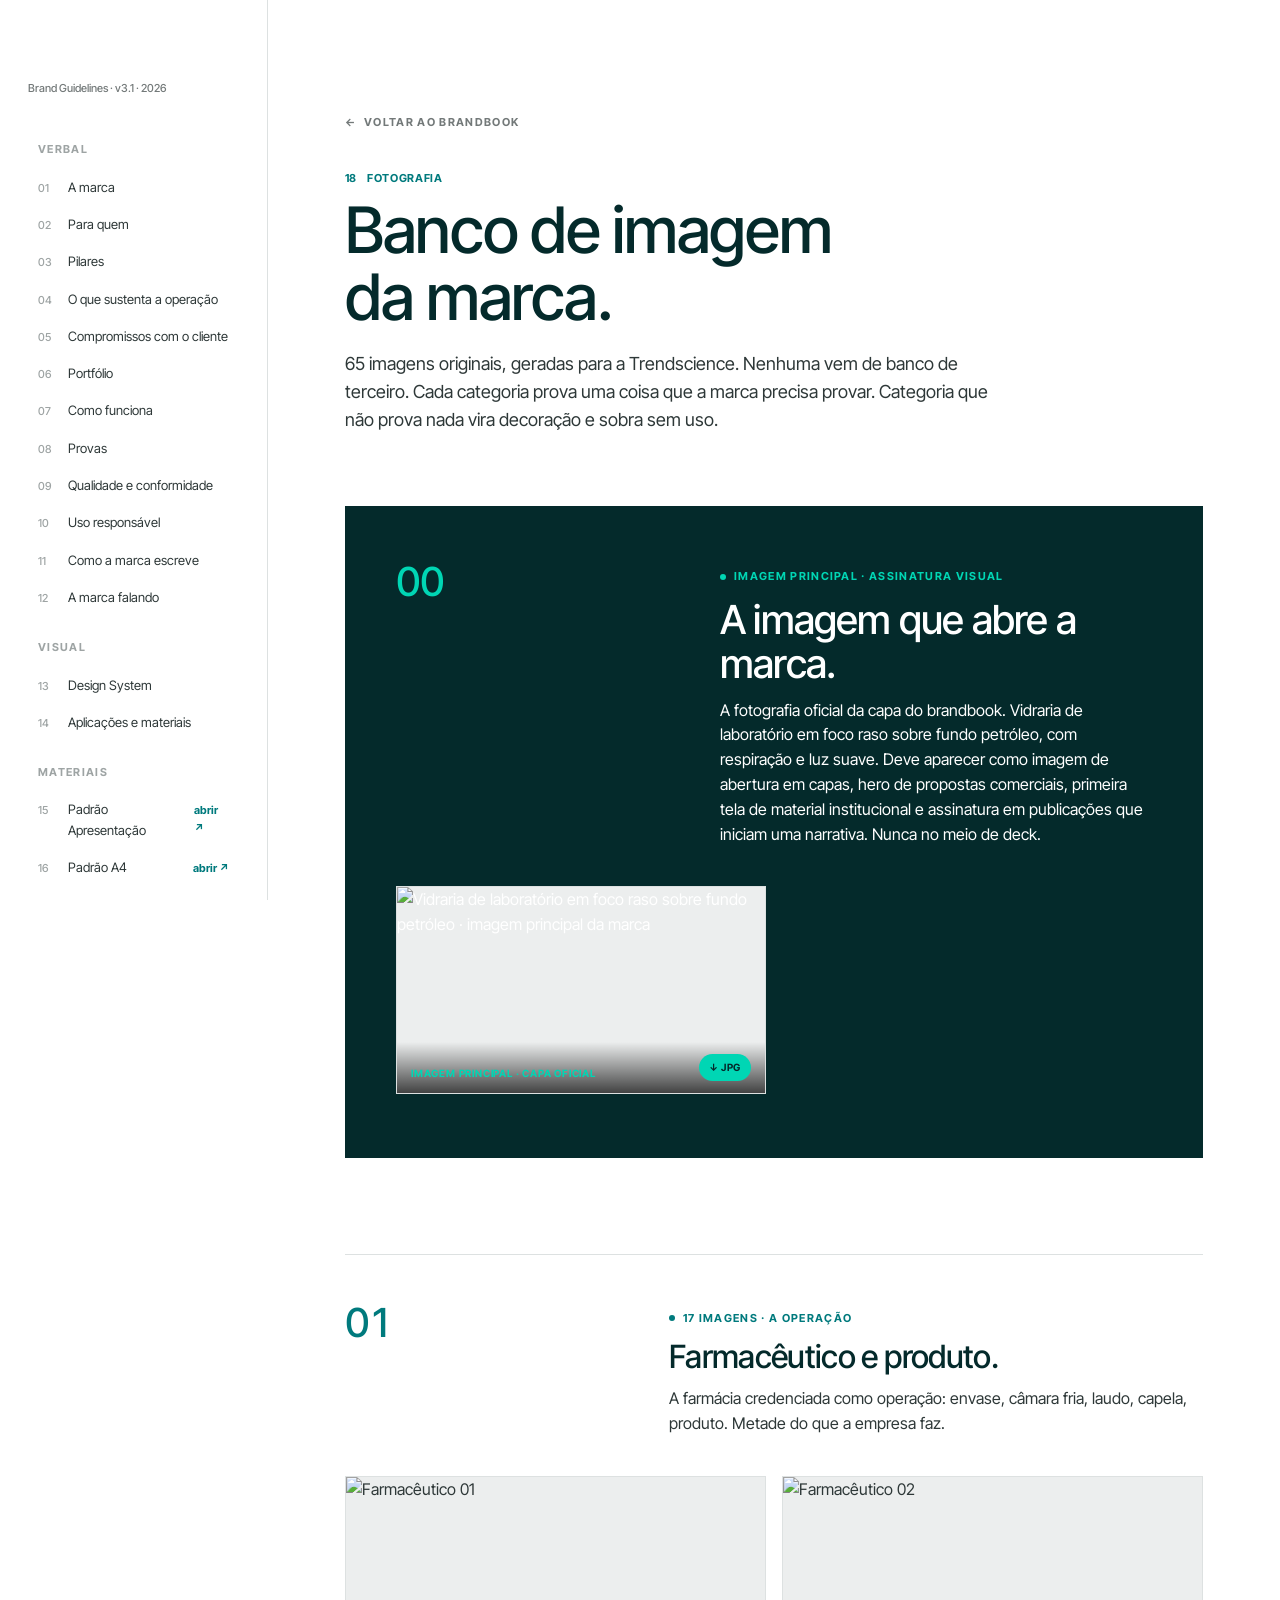
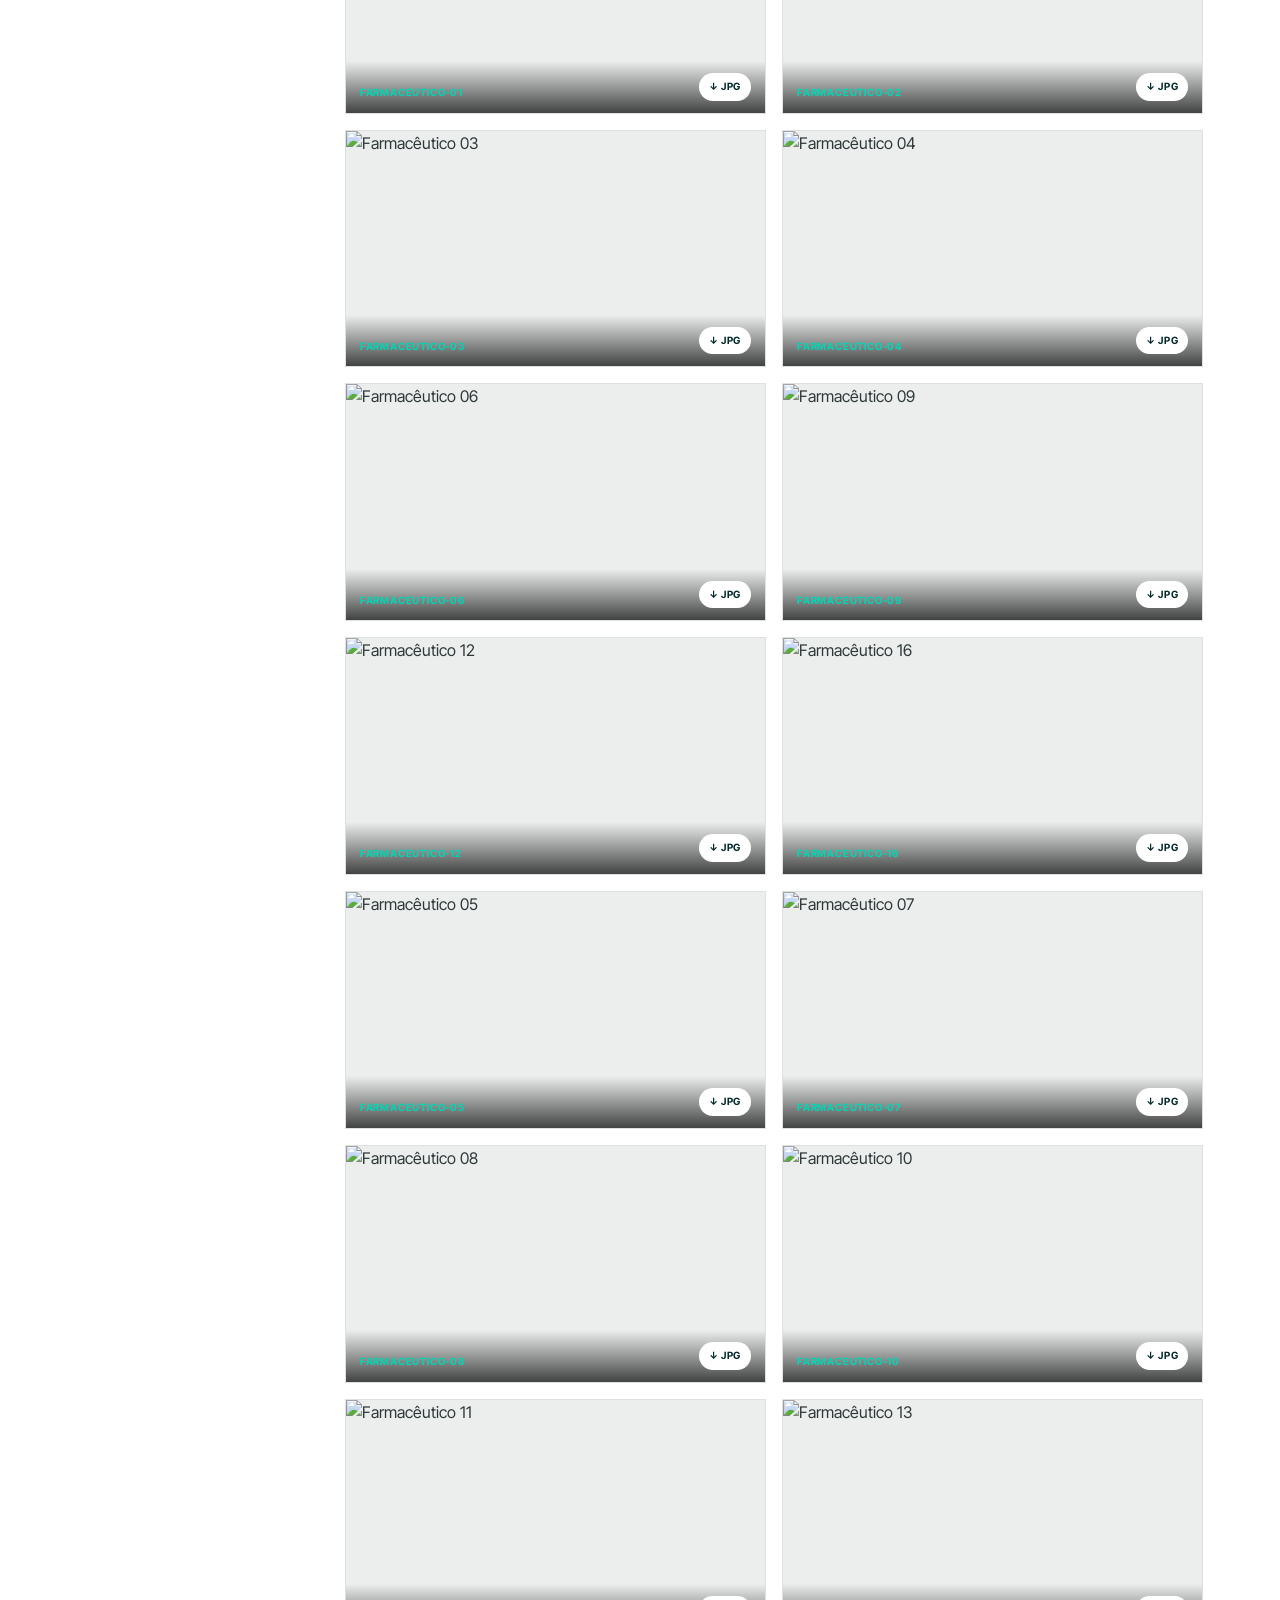
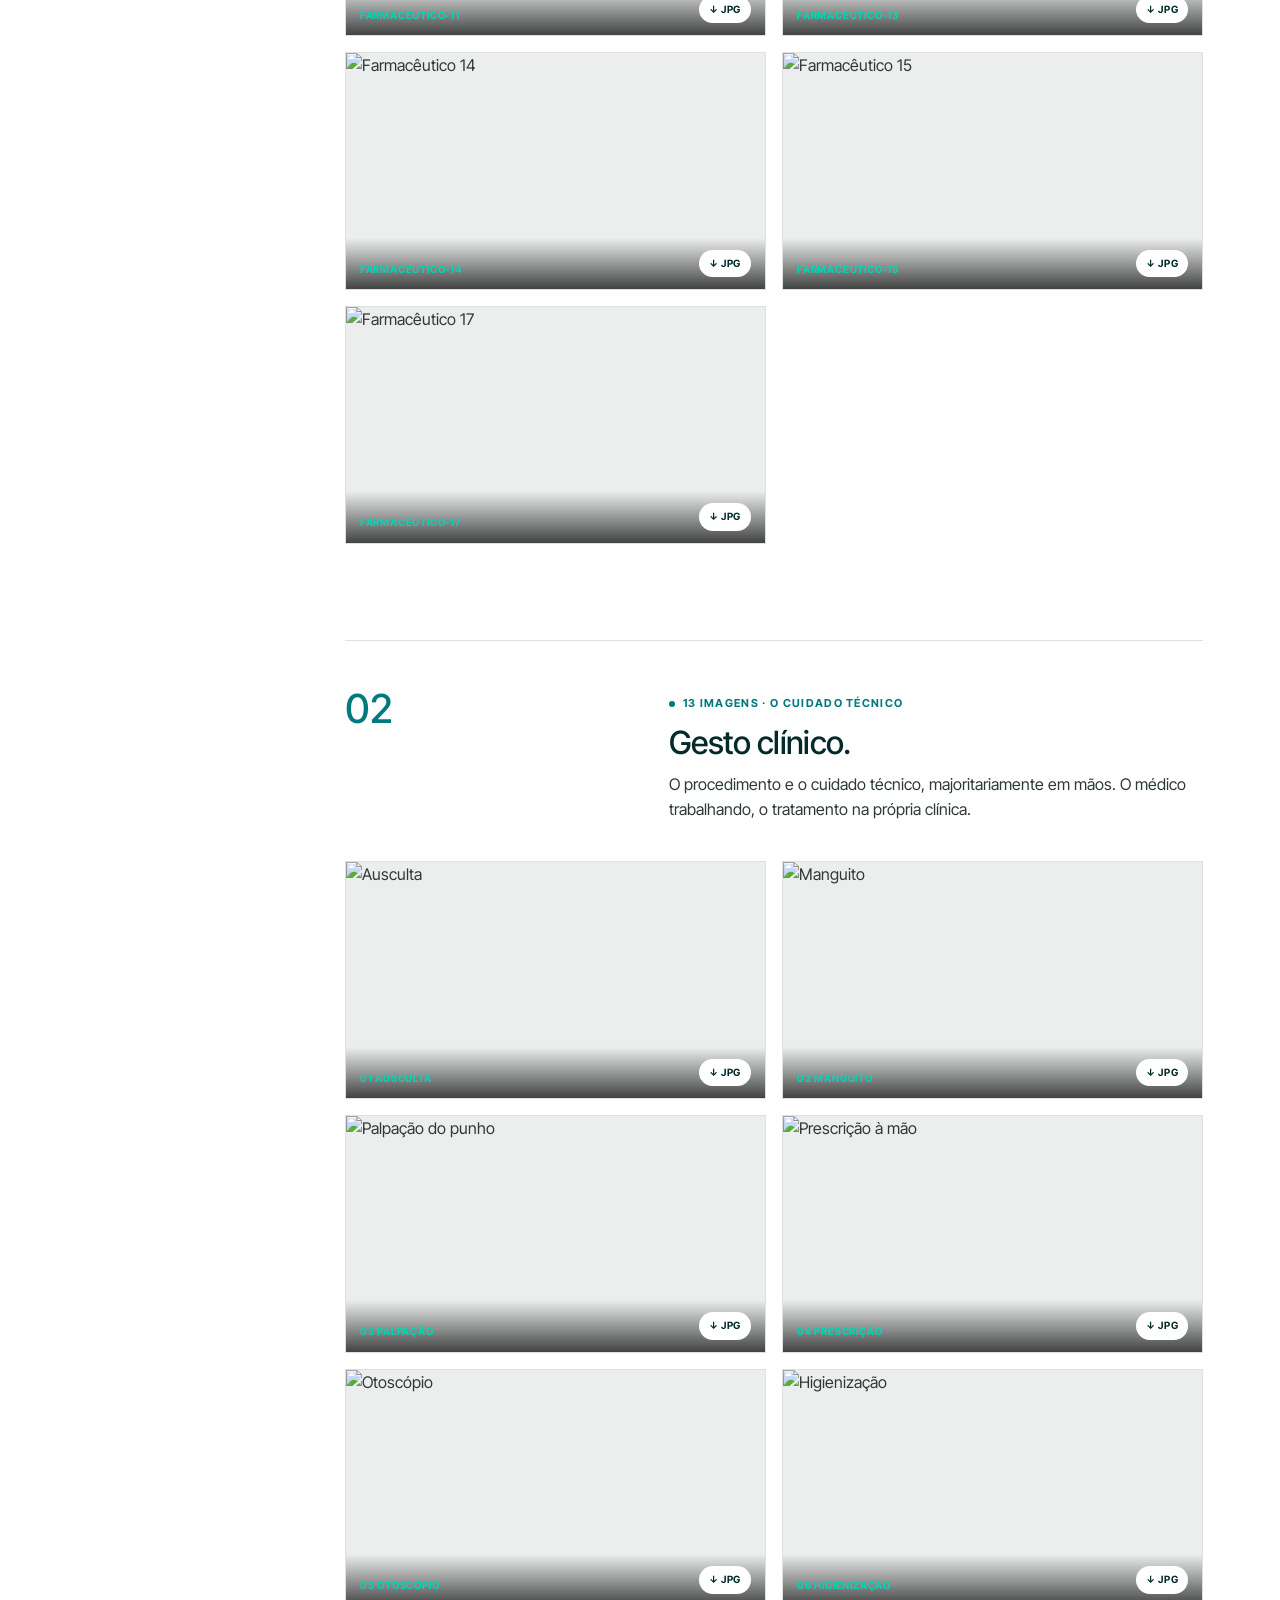
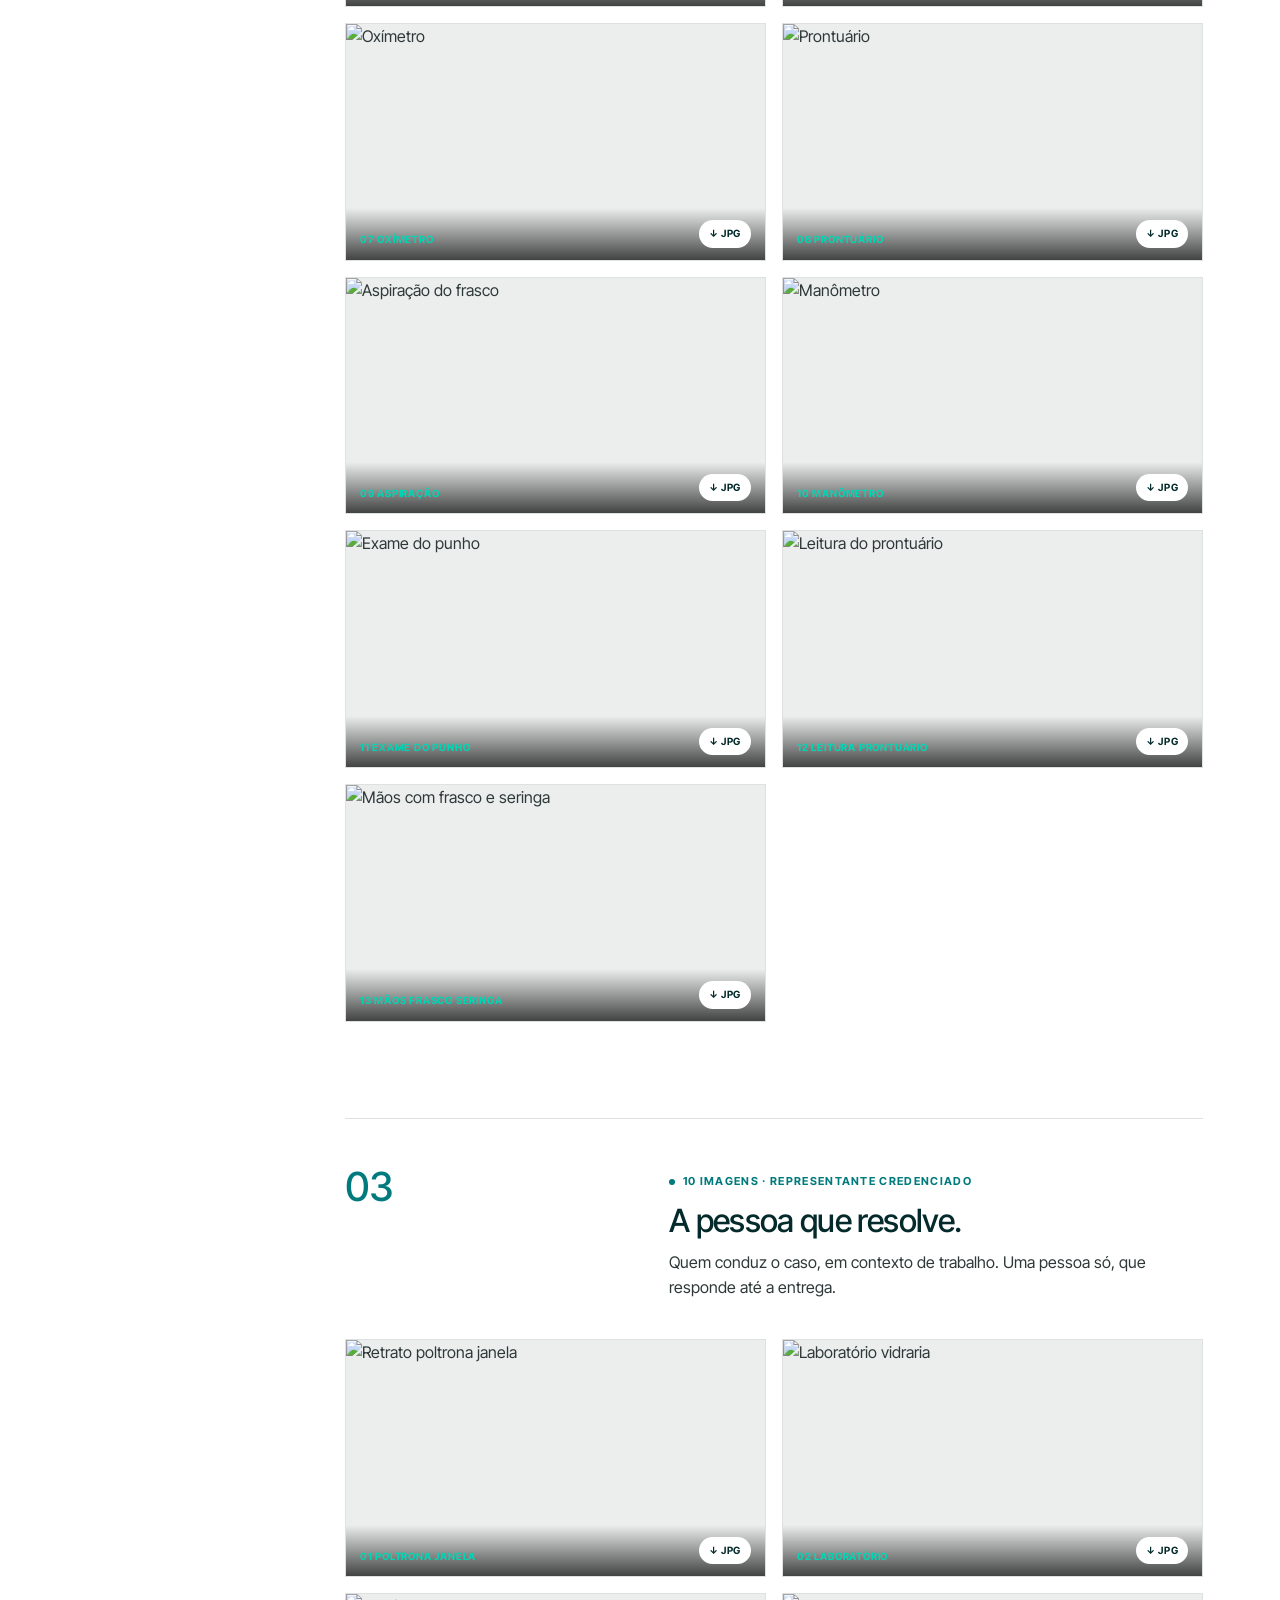
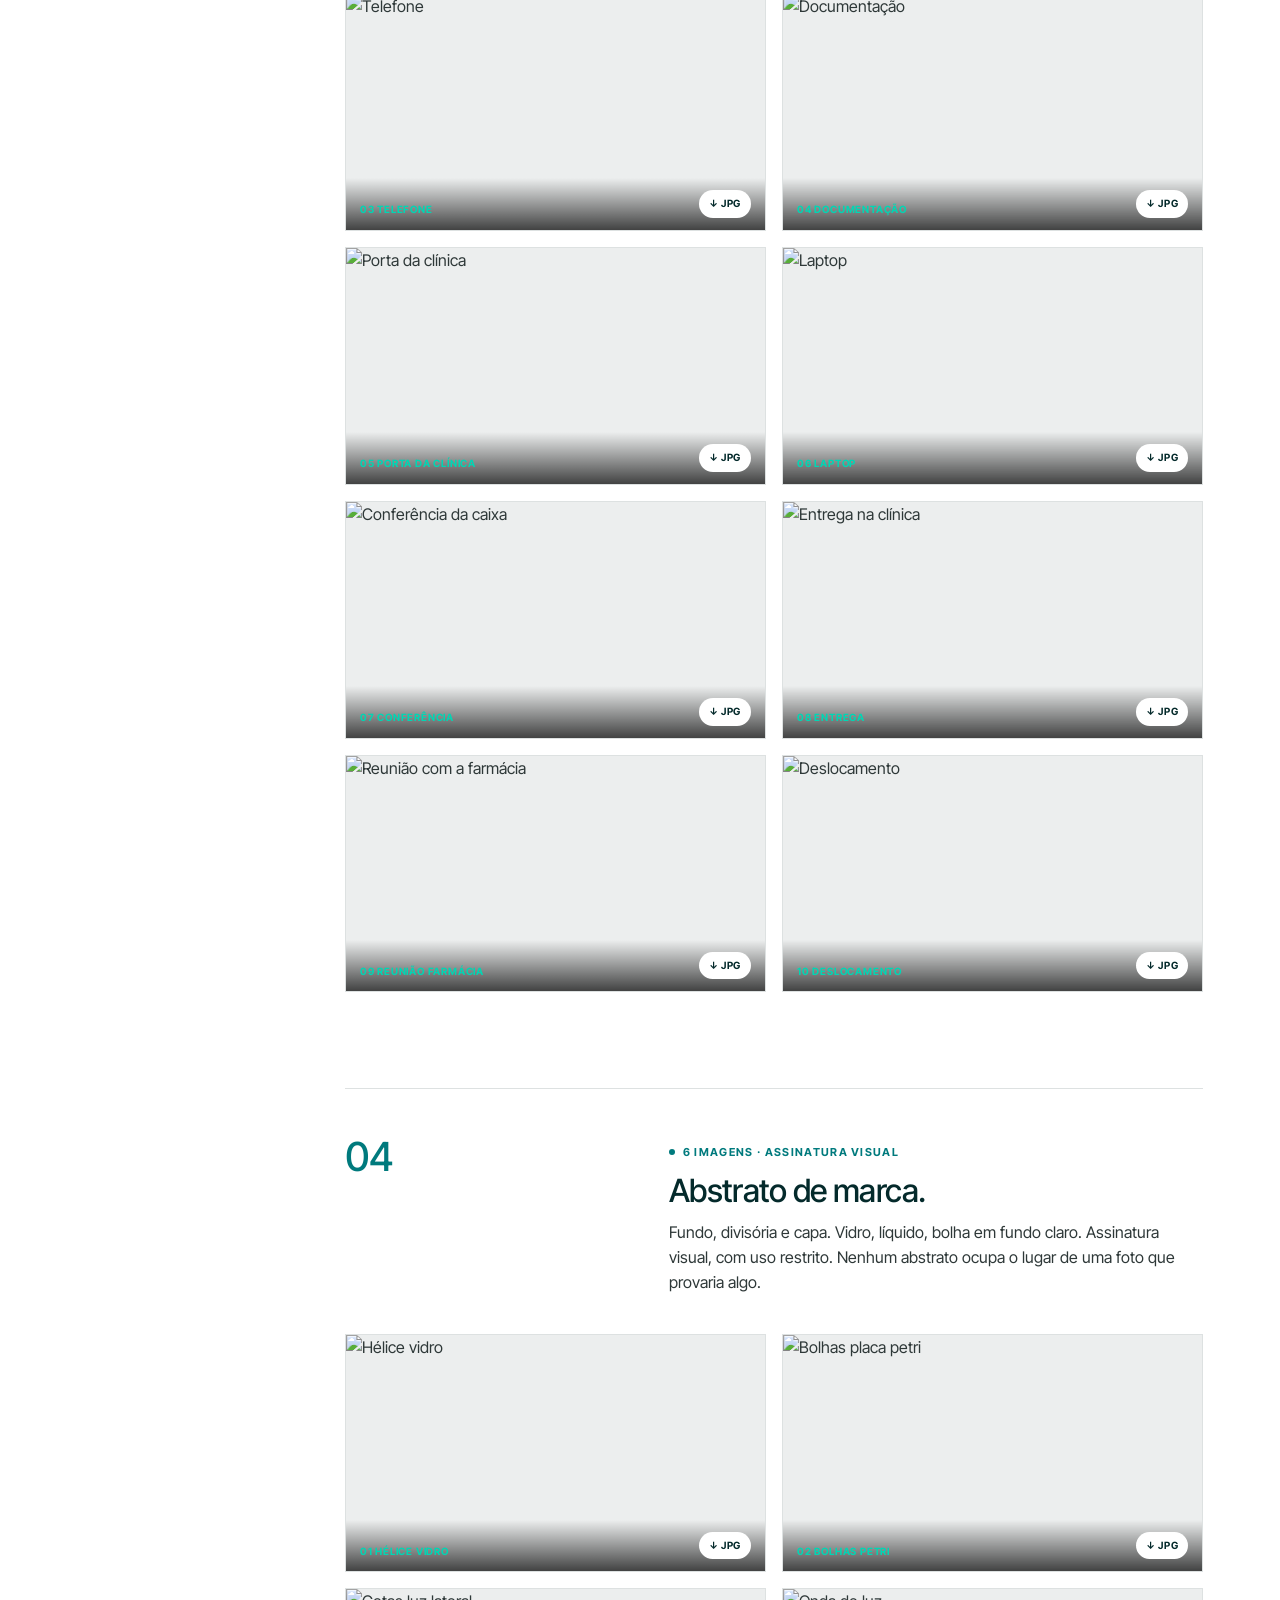
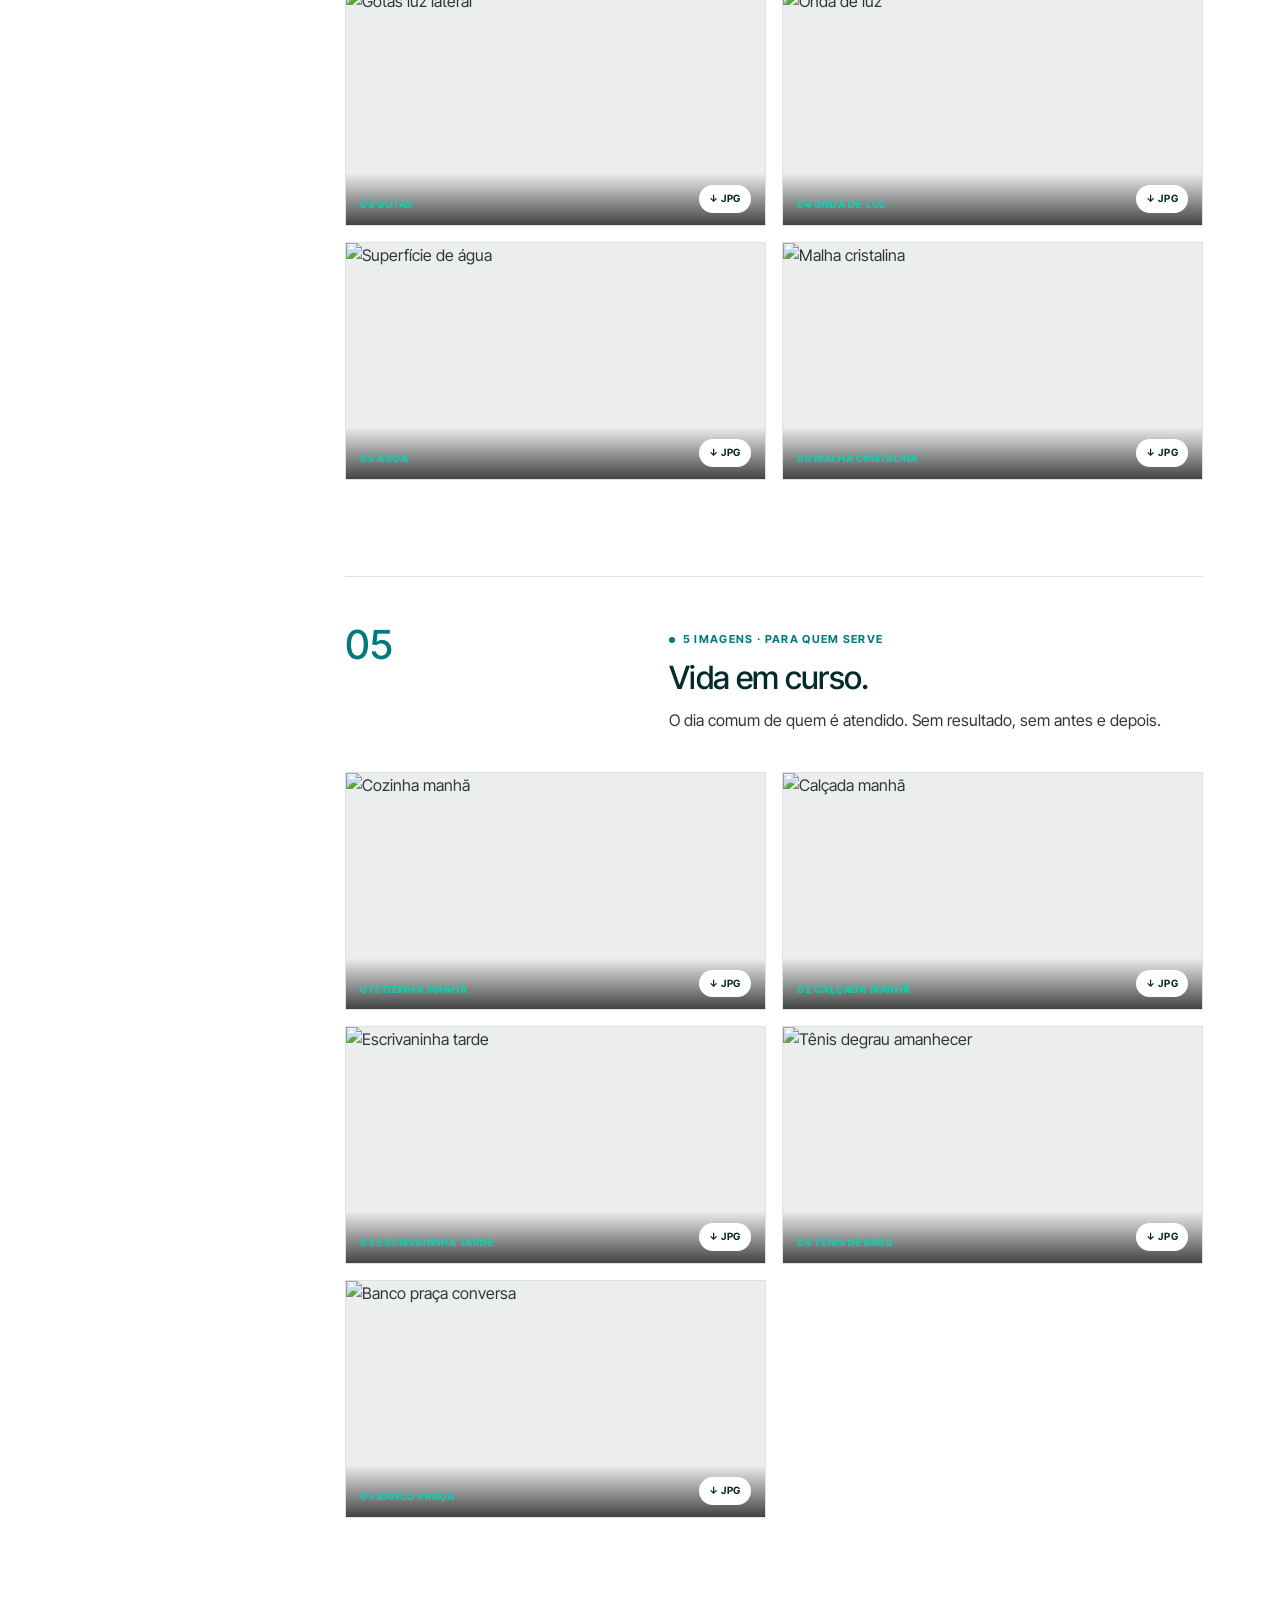
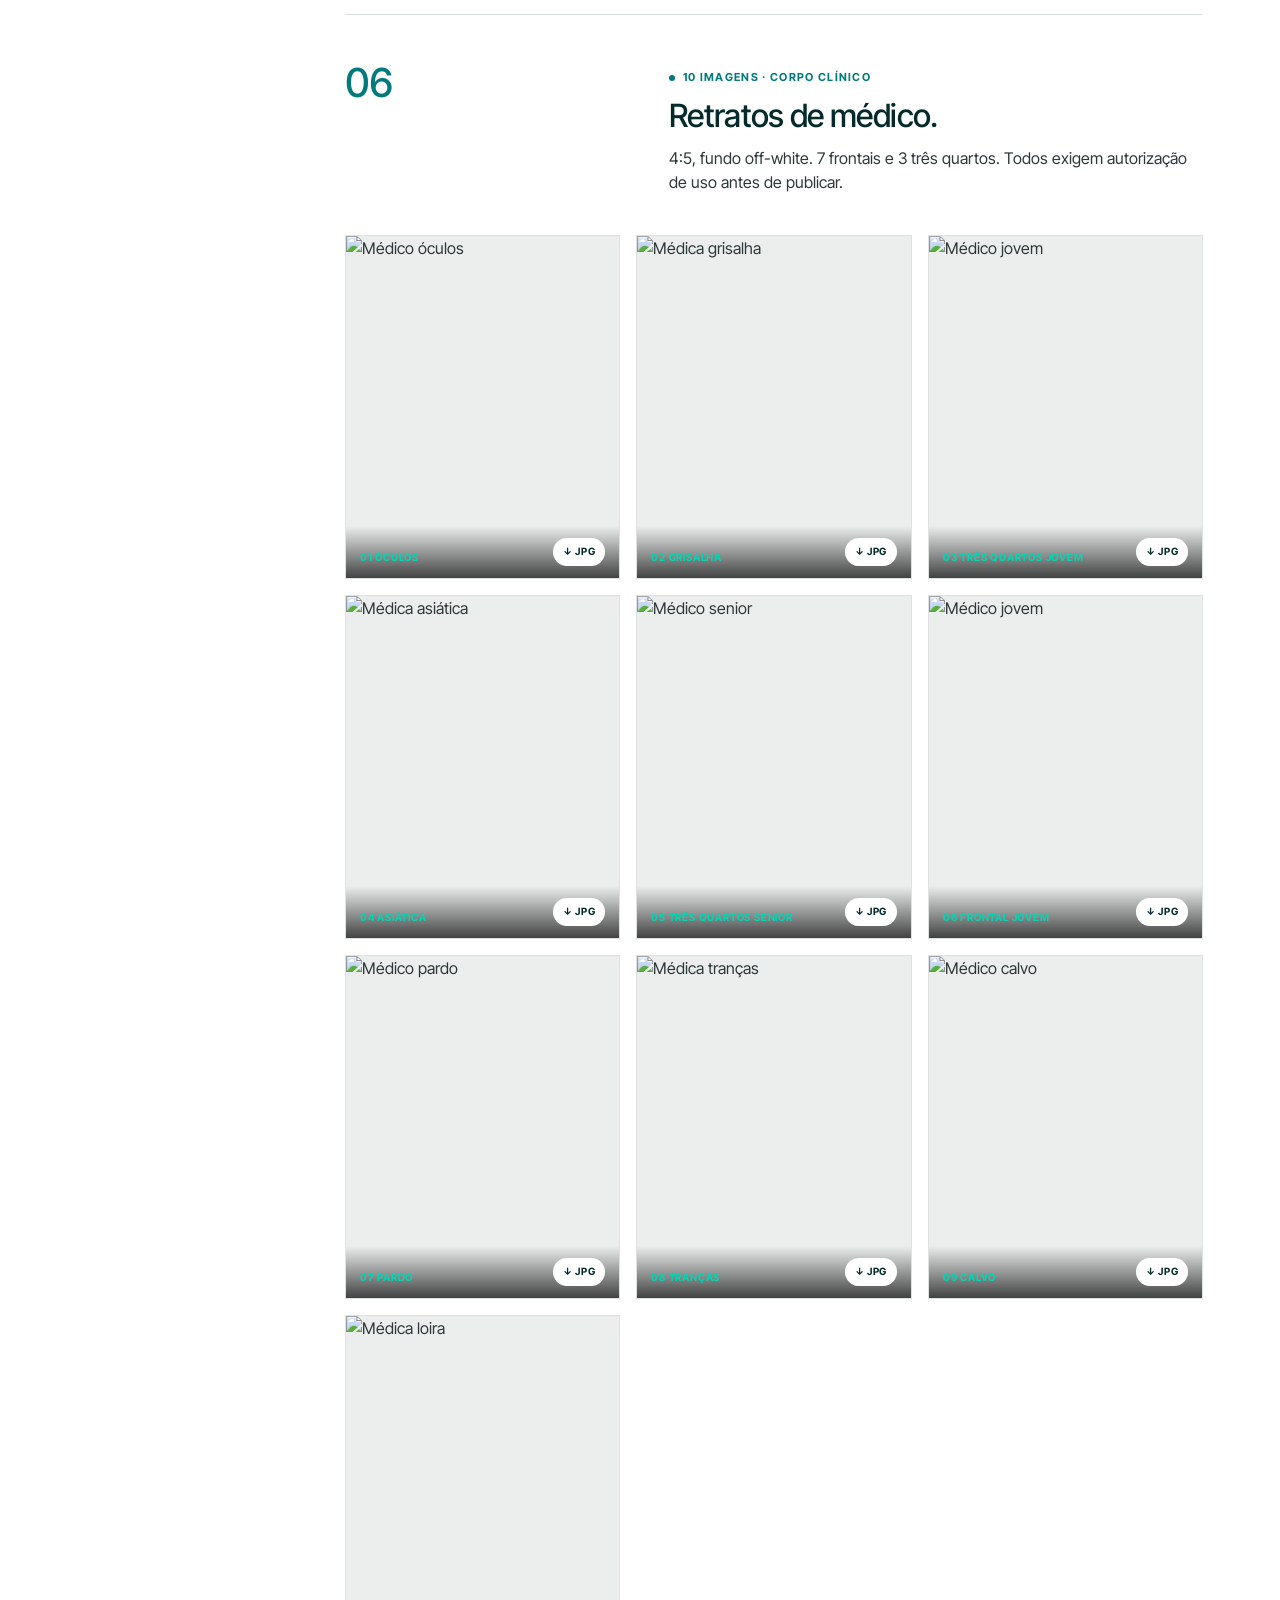
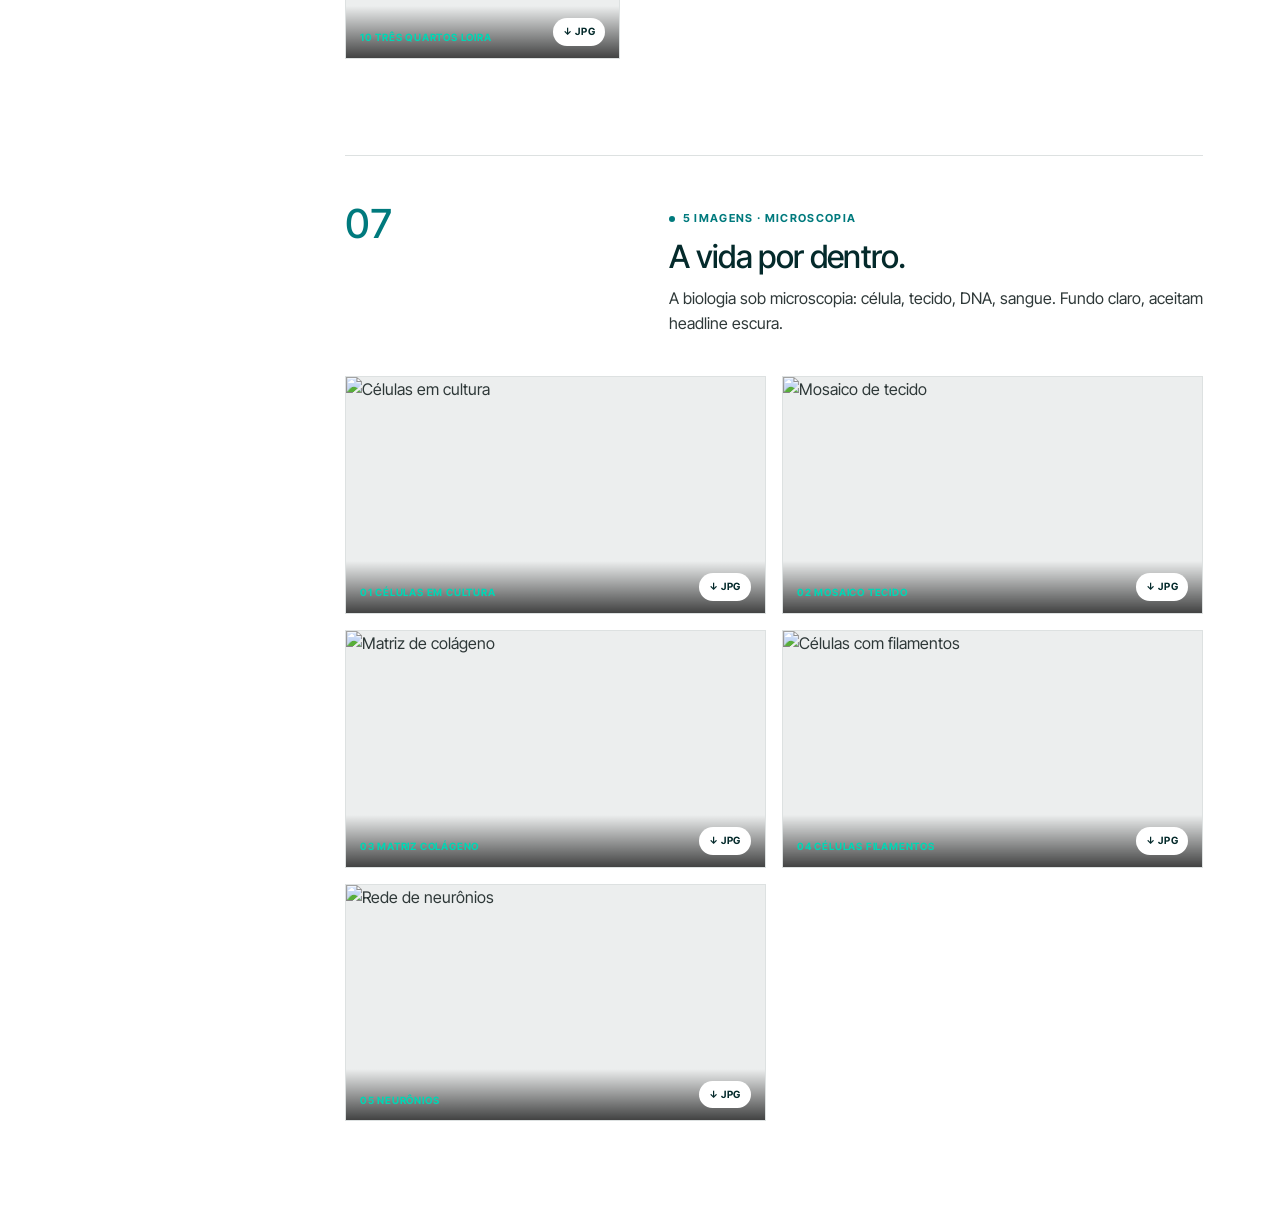
==== Fotografia.html @ a8942edd "Adiciona brandbook TrendScience: paginas HTML, templates e CSS" ====
<!DOCTYPE html>
<html lang="pt-br">
<head>
<meta charset="utf-8">
<meta name="viewport" content="width=device-width, initial-scale=1">
<title>Trendscience — Fotografia</title>
<link rel="icon" type="image/svg+xml" href="assets/logo/trendscience-icon.svg">
<link rel="preconnect" href="https://fonts.googleapis.com">
<link href="https://fonts.googleapis.com/css2?family=Inter+Tight:wght@300;400;500;600;700;800&display=swap" rel="stylesheet">
<link rel="stylesheet" href="styles.css">
<style>
  main > section { border-bottom: none; max-width: none; }
  .fg-wrap { max-width: var(--content-max); padding-right: 0; }
  .fg-back{ display:inline-flex; align-items:center; gap:8px; font-family:var(--font-sans); font-size:11px; font-weight:700; letter-spacing:0.12em; text-transform:uppercase; color:var(--gray-500); margin-bottom:40px; transition:color var(--dur-fast) var(--ease); }
  .fg-back:hover{ color:var(--teal); }

  .fg-cat{ margin-top: 96px; padding-top: 48px; border-top: 1px solid var(--gray-200); }

  /* Destaque hero da imagem principal da marca — fundo Ink, respira, sem grid.
     Tira o border-top cinza e usa a cor petróleo para diferenciar do resto do banco. */
  .fg-cat-principal{
    margin-top: 64px;
    padding: 56px clamp(32px, 4vw, 64px) 64px;
    border-top: none;
    background: var(--ink);
    color: #FFFFFF;
  }
  .fg-cat-principal .fg-cat-title{ font-size: 40px; }
  .fg-grid-principal{ grid-template-columns: 1fr; gap: 0; }
  .fg-item-principal{
    aspect-ratio: 16 / 9;
    border: 1px solid rgba(255,255,255,.12);
    background: var(--ink);
    cursor: zoom-in;
  }
  .fg-item-principal:hover{ border-color: var(--teal-signal); }
  .fg-item-principal .thumb{ aspect-ratio: 16 / 9; }
  .fg-item-principal .meta{ padding: 20px 24px; }
  .fg-item-principal .meta .name{ color: var(--teal-signal); font-size: 11px; }
  .fg-item-principal .meta .dl{ background: var(--teal-signal); color: var(--ink); border: none; }
  .fg-item-principal .meta .dl:hover{ background: #FFFFFF; color: var(--ink); }
  .fg-cat:first-of-type{ margin-top: 64px; }
  .fg-cat-head{ display:grid; grid-template-columns: 260px 1fr; gap:64px; align-items:start; margin-bottom: 40px; }
  .fg-cat-num{ font-family:var(--font-display); font-size:40px; font-weight:500; letter-spacing:-0.02em; line-height:1; color:var(--teal); font-feature-settings:"tnum" 1; }
  .fg-cat-title{ font-family:var(--font-display); font-size:32px; font-weight:500; letter-spacing:-0.02em; line-height:1.1; color:var(--ink); margin:0 0 12px; }
  .fg-cat-lead{ font-family:var(--font-sans); font-size:16px; font-weight:400; line-height:1.55; color:var(--text-body); margin:0; max-width:62ch; }
  .fg-cat-tag{ display:inline-flex; align-items:center; gap:8px; font-family:var(--font-sans); font-size:11px; font-weight:700; text-transform:uppercase; letter-spacing:0.12em; color:var(--teal); margin-bottom:12px; }
  .fg-cat-tag .dot{ width:6px; height:6px; border-radius:50%; background:var(--teal); }

  .fg-grid{ display:grid; grid-template-columns: repeat(auto-fill, minmax(280px, 1fr)); gap:16px; }
  .fg-grid.portrait{ grid-template-columns: repeat(auto-fill, minmax(220px, 1fr)); }
  .fg-item{ position:relative; overflow:hidden; border:1px solid var(--gray-200); background:var(--gray-100); cursor:zoom-in; transition: border-color var(--dur-fast) var(--ease); }
  .fg-item:hover{ border-color: var(--teal); }
  .fg-item .thumb{ display:block; width:100%; aspect-ratio: 16/9; object-fit:cover; }
  .fg-grid.portrait .fg-item .thumb{ aspect-ratio: 4/5; }
  .fg-item .meta{ position:absolute; inset:auto 0 0 0; padding:12px 14px; background:linear-gradient(to top, rgba(0,0,0,.72), rgba(0,0,0,0)); color:#fff; font-family:var(--font-sans); font-size:11px; font-weight:500; letter-spacing:0.04em; display:flex; justify-content:space-between; align-items:end; gap:12px; pointer-events:none; }
  .fg-item .meta .name{ color:var(--teal-signal); text-transform:uppercase; letter-spacing:0.08em; font-weight:700; font-size:10px; }
  .fg-item .dl{ pointer-events:auto; display:inline-flex; align-items:center; gap:6px; padding:6px 10px; background:var(--white); color:var(--ink); border-radius:999px; font-family:var(--font-sans); font-size:10px; font-weight:700; text-transform:uppercase; letter-spacing:0.06em; transition: background var(--dur-fast) var(--ease); }
  .fg-item .dl:hover{ background:var(--teal-signal); }

  .fg-restriction{ display:inline-flex; align-items:center; gap:6px; padding:2px 8px; border-radius:999px; font-family:var(--font-sans); font-size:10px; font-weight:700; text-transform:uppercase; letter-spacing:0.06em; margin-left:8px; }
  .fg-restriction.livre{ background:var(--teal-100); color:var(--teal-700); }
  .fg-restriction.autorizacao{ background:#FFF3E0; color:#B7791F; }

  .fg-viewer{ position:fixed; inset:0; background:rgba(0,0,0,.92); z-index:100; display:none; align-items:center; justify-content:center; padding:32px; }
  .fg-viewer.is-open{ display:flex; }
  .fg-viewer .stage{ max-width:min(96vw, 1600px); max-height:90vh; display:flex; flex-direction:column; gap:16px; }
  .fg-viewer img{ max-width:100%; max-height:80vh; object-fit:contain; background:#000; }
  .fg-viewer .foot{ display:flex; justify-content:space-between; align-items:center; color:#fff; font-family:var(--font-sans); font-size:12px; font-weight:500; }
  .fg-viewer .foot .name{ color:var(--teal-signal); text-transform:uppercase; letter-spacing:0.08em; font-weight:700; font-size:11px; }
  .fg-viewer .actions{ display:flex; gap:12px; }
  .fg-viewer .btn{ padding:8px 14px; background:transparent; border:1px solid rgba(255,255,255,.3); color:#fff; font-family:var(--font-sans); font-size:11px; font-weight:700; text-transform:uppercase; letter-spacing:0.1em; cursor:pointer; text-decoration:none; display:inline-flex; align-items:center; gap:6px; }
  .fg-viewer .btn:hover{ background:var(--teal-signal); color:var(--ink); border-color:var(--teal-signal); }
  .fg-viewer .close{ position:absolute; top:24px; right:24px; background:none; border:none; color:#fff; font-size:24px; cursor:pointer; padding:8px; }
</style>
</head>
<body>

<div class="shell">
  <aside class="nav" aria-label="Índice do brandbook">
    <a href="index.html#cover" class="brand">
      <svg class="brand-logo" viewBox="0 0 678 114" fill="currentColor" xmlns="http://www.w3.org/2000/svg" aria-hidden="true"><use href="assets/logo/trendscience-logo.svg#wordmark"/></svg>
      <div class="sub">Brand Guidelines · v3.1 · 2026</div>
    </a>

    <div class="group-label">Verbal</div>
    <ul>
      <li><a href="index.html#a-marca"><span class="n">01</span><span>A marca</span></a></li>
      <li><a href="index.html#para-quem"><span class="n">02</span><span>Para quem</span></a></li>
      <li><a href="index.html#pilares"><span class="n">03</span><span>Pilares</span></a></li>
      <li><a href="index.html#operacao"><span class="n">04</span><span>O que sustenta a operação</span></a></li>
      <li><a href="index.html#compromissos"><span class="n">05</span><span>Compromissos com o cliente</span></a></li>
      <li><a href="index.html#portfolio"><span class="n">06</span><span>Portfólio</span></a></li>
      <li><a href="index.html#como-funciona"><span class="n">07</span><span>Como funciona</span></a></li>
      <li><a href="index.html#provas"><span class="n">08</span><span>Provas</span></a></li>
      <li><a href="index.html#conformidade"><span class="n">09</span><span>Qualidade e conformidade</span></a></li>
      <li><a href="index.html#uso-responsavel"><span class="n">10</span><span>Uso responsável</span></a></li>
      <li><a href="index.html#marca-escreve"><span class="n">11</span><span>Como a marca escreve</span></a></li>
      <li><a href="index.html#marca-falando"><span class="n">12</span><span>A marca falando</span></a></li>
    </ul>

    <div class="group-label">Visual</div>
    <ul>
      <li><a href="index.html#logo"><span class="n">13</span><span>Design System</span></a></li>
      <li><a href="index.html#aplicacoes"><span class="n">14</span><span>Aplicações e materiais</span></a></li>
    </ul>

    <div class="group-label">Materiais</div>
    <ul>
      <li><a href="Padrão Apresentação.html"><span class="n">15</span><span>Padrão Apresentação</span><span class="badge badge-ext">abrir ↗</span></a></li>
      <li><a href="Padrão A4.html"><span class="n">16</span><span>Padrão A4</span><span class="badge badge-ext">abrir ↗</span></a></li>
      <li><a href="Padrão Publicações e Criativos.html"><span class="n">17</span><span>Padrão Publicações e Criativos</span><span class="badge badge-ext">abrir ↗</span></a></li>
      <li><a href="Fotografia.html" class="active"><span class="n">18</span><span>Fotografia</span></a></li>
    </ul>

    <div class="foot">
      <b>Trendscience.</b><br>
      Brand Guidelines<br>
      Versão 3.1 · Set 2026<br>
      Documento interno confidencial
    </div>
  </aside>

  <main>
    <section id="fotografia" data-screen-label="18 Fotografia">
      <div class="fg-wrap">
        <a href="index.html" class="fg-back"><span>←</span> Voltar ao Brandbook</a>

        <header class="section-head">
          <div class="eyebrow"><span class="num">18</span>Fotografia</div>
          <h2 class="section-title">Banco de imagem<br>da marca.</h2>
          <p class="section-lead">
            65 imagens originais, geradas para a Trendscience. Nenhuma vem de banco
            de terceiro. Cada categoria prova uma coisa que a marca precisa provar.
            Categoria que não prova nada vira decoração e sobra sem uso.
          </p>
        </header>

        <!-- 00 · Imagem principal da marca (destaque no topo) -->
        <div class="fg-cat fg-cat-principal">
          <div class="fg-cat-head">
            <div class="fg-cat-num" style="color:var(--teal-signal)">00</div>
            <div>
              <div class="fg-cat-tag" style="color:var(--teal-signal)"><span class="dot" style="background:var(--teal-signal)"></span>Imagem principal · assinatura visual</div>
              <h3 class="fg-cat-title" style="color:#FFFFFF">A imagem que abre a marca.</h3>
              <p class="fg-cat-lead" style="color:#FFFFFF">
                A fotografia oficial da capa do brandbook. Vidraria de laboratório
                em foco raso sobre fundo petróleo, com respiração e luz suave.
                Deve aparecer como imagem de abertura em capas, hero de propostas
                comerciais, primeira tela de material institucional e assinatura
                em publicações que iniciam uma narrativa. Nunca no meio de deck.
              </p>
            </div>
          </div>
          <div class="fg-grid fg-grid-principal">
            <div class="fg-item fg-item-principal"
                 data-name="imagem-principal-da-marca"
                 data-restrict="livre">
              <img class="thumb" loading="eager"
                   src="assets/photography/00-principal/imagem-principal-da-marca.jpg"
                   alt="Vidraria de laboratório em foco raso sobre fundo petróleo · imagem principal da marca">
              <div class="meta">
                <span class="name">imagem principal · capa oficial</span>
                <a class="dl" href="assets/photography/00-principal/imagem-principal-da-marca.jpg"
                   download="trendscience-imagem-principal.jpg">↓ JPG</a>
              </div>
            </div>
          </div>
        </div>

        <!-- 01 · Farmacêutico e produto -->
        <div class="fg-cat">
          <div class="fg-cat-head">
            <div class="fg-cat-num">01</div>
            <div>
              <div class="fg-cat-tag"><span class="dot"></span>17 imagens · A operação</div>
              <h3 class="fg-cat-title">Farmacêutico e produto.</h3>
              <p class="fg-cat-lead">
                A farmácia credenciada como operação: envase, câmara fria, laudo,
                capela, produto. Metade do que a empresa faz.
              </p>
            </div>
          </div>
          <div class="fg-grid" data-cat="farmaceutico">
            <!-- 8 com pessoa identificável -->
            <div class="fg-item" data-src="assets/photography/01-farmaceutico-e-produto/farmaceutico-01.jpg" data-name="farmaceutico-01" data-restrict="autorizacao"><img class="thumb" loading="lazy" src="assets/photography/01-farmaceutico-e-produto/farmaceutico-01.jpg" alt="Farmacêutico 01"><div class="meta"><span class="name">farmaceutico-01</span><a class="dl" href="assets/photography/01-farmaceutico-e-produto/farmaceutico-01.jpg" download>↓ JPG</a></div></div>
            <div class="fg-item" data-src="assets/photography/01-farmaceutico-e-produto/farmaceutico-02.jpg" data-name="farmaceutico-02" data-restrict="autorizacao"><img class="thumb" loading="lazy" src="assets/photography/01-farmaceutico-e-produto/farmaceutico-02.jpg" alt="Farmacêutico 02"><div class="meta"><span class="name">farmaceutico-02</span><a class="dl" href="assets/photography/01-farmaceutico-e-produto/farmaceutico-02.jpg" download>↓ JPG</a></div></div>
            <div class="fg-item" data-src="assets/photography/01-farmaceutico-e-produto/farmaceutico-03.jpg" data-name="farmaceutico-03" data-restrict="autorizacao"><img class="thumb" loading="lazy" src="assets/photography/01-farmaceutico-e-produto/farmaceutico-03.jpg" alt="Farmacêutico 03"><div class="meta"><span class="name">farmaceutico-03</span><a class="dl" href="assets/photography/01-farmaceutico-e-produto/farmaceutico-03.jpg" download>↓ JPG</a></div></div>
            <div class="fg-item" data-src="assets/photography/01-farmaceutico-e-produto/farmaceutico-04.jpg" data-name="farmaceutico-04" data-restrict="autorizacao"><img class="thumb" loading="lazy" src="assets/photography/01-farmaceutico-e-produto/farmaceutico-04.jpg" alt="Farmacêutico 04"><div class="meta"><span class="name">farmaceutico-04</span><a class="dl" href="assets/photography/01-farmaceutico-e-produto/farmaceutico-04.jpg" download>↓ JPG</a></div></div>
            <div class="fg-item" data-src="assets/photography/01-farmaceutico-e-produto/farmaceutico-06.jpg" data-name="farmaceutico-06" data-restrict="autorizacao"><img class="thumb" loading="lazy" src="assets/photography/01-farmaceutico-e-produto/farmaceutico-06.jpg" alt="Farmacêutico 06"><div class="meta"><span class="name">farmaceutico-06</span><a class="dl" href="assets/photography/01-farmaceutico-e-produto/farmaceutico-06.jpg" download>↓ JPG</a></div></div>
            <div class="fg-item" data-src="assets/photography/01-farmaceutico-e-produto/farmaceutico-09.jpg" data-name="farmaceutico-09" data-restrict="autorizacao"><img class="thumb" loading="lazy" src="assets/photography/01-farmaceutico-e-produto/farmaceutico-09.jpg" alt="Farmacêutico 09"><div class="meta"><span class="name">farmaceutico-09</span><a class="dl" href="assets/photography/01-farmaceutico-e-produto/farmaceutico-09.jpg" download>↓ JPG</a></div></div>
            <div class="fg-item" data-src="assets/photography/01-farmaceutico-e-produto/farmaceutico-12.jpg" data-name="farmaceutico-12" data-restrict="autorizacao"><img class="thumb" loading="lazy" src="assets/photography/01-farmaceutico-e-produto/farmaceutico-12.jpg" alt="Farmacêutico 12"><div class="meta"><span class="name">farmaceutico-12</span><a class="dl" href="assets/photography/01-farmaceutico-e-produto/farmaceutico-12.jpg" download>↓ JPG</a></div></div>
            <div class="fg-item" data-src="assets/photography/01-farmaceutico-e-produto/farmaceutico-16.jpg" data-name="farmaceutico-16" data-restrict="autorizacao"><img class="thumb" loading="lazy" src="assets/photography/01-farmaceutico-e-produto/farmaceutico-16.jpg" alt="Farmacêutico 16"><div class="meta"><span class="name">farmaceutico-16</span><a class="dl" href="assets/photography/01-farmaceutico-e-produto/farmaceutico-16.jpg" download>↓ JPG</a></div></div>
            <!-- 9 sem pessoa identificável -->
            <div class="fg-item" data-src="assets/photography/01-farmaceutico-e-produto/farmaceutico-05.jpg" data-name="farmaceutico-05" data-restrict="livre"><img class="thumb" loading="lazy" src="assets/photography/01-farmaceutico-e-produto/farmaceutico-05.jpg" alt="Farmacêutico 05"><div class="meta"><span class="name">farmaceutico-05</span><a class="dl" href="assets/photography/01-farmaceutico-e-produto/farmaceutico-05.jpg" download>↓ JPG</a></div></div>
            <div class="fg-item" data-src="assets/photography/01-farmaceutico-e-produto/farmaceutico-07.jpg" data-name="farmaceutico-07" data-restrict="livre"><img class="thumb" loading="lazy" src="assets/photography/01-farmaceutico-e-produto/farmaceutico-07.jpg" alt="Farmacêutico 07"><div class="meta"><span class="name">farmaceutico-07</span><a class="dl" href="assets/photography/01-farmaceutico-e-produto/farmaceutico-07.jpg" download>↓ JPG</a></div></div>
            <div class="fg-item" data-src="assets/photography/01-farmaceutico-e-produto/farmaceutico-08.jpg" data-name="farmaceutico-08" data-restrict="livre"><img class="thumb" loading="lazy" src="assets/photography/01-farmaceutico-e-produto/farmaceutico-08.jpg" alt="Farmacêutico 08"><div class="meta"><span class="name">farmaceutico-08</span><a class="dl" href="assets/photography/01-farmaceutico-e-produto/farmaceutico-08.jpg" download>↓ JPG</a></div></div>
            <div class="fg-item" data-src="assets/photography/01-farmaceutico-e-produto/farmaceutico-10.jpg" data-name="farmaceutico-10" data-restrict="livre"><img class="thumb" loading="lazy" src="assets/photography/01-farmaceutico-e-produto/farmaceutico-10.jpg" alt="Farmacêutico 10"><div class="meta"><span class="name">farmaceutico-10</span><a class="dl" href="assets/photography/01-farmaceutico-e-produto/farmaceutico-10.jpg" download>↓ JPG</a></div></div>
            <div class="fg-item" data-src="assets/photography/01-farmaceutico-e-produto/farmaceutico-11.jpg" data-name="farmaceutico-11" data-restrict="livre"><img class="thumb" loading="lazy" src="assets/photography/01-farmaceutico-e-produto/farmaceutico-11.jpg" alt="Farmacêutico 11"><div class="meta"><span class="name">farmaceutico-11</span><a class="dl" href="assets/photography/01-farmaceutico-e-produto/farmaceutico-11.jpg" download>↓ JPG</a></div></div>
            <div class="fg-item" data-src="assets/photography/01-farmaceutico-e-produto/farmaceutico-13.jpg" data-name="farmaceutico-13" data-restrict="livre"><img class="thumb" loading="lazy" src="assets/photography/01-farmaceutico-e-produto/farmaceutico-13.jpg" alt="Farmacêutico 13"><div class="meta"><span class="name">farmaceutico-13</span><a class="dl" href="assets/photography/01-farmaceutico-e-produto/farmaceutico-13.jpg" download>↓ JPG</a></div></div>
            <div class="fg-item" data-src="assets/photography/01-farmaceutico-e-produto/farmaceutico-14.jpg" data-name="farmaceutico-14" data-restrict="livre"><img class="thumb" loading="lazy" src="assets/photography/01-farmaceutico-e-produto/farmaceutico-14.jpg" alt="Farmacêutico 14"><div class="meta"><span class="name">farmaceutico-14</span><a class="dl" href="assets/photography/01-farmaceutico-e-produto/farmaceutico-14.jpg" download>↓ JPG</a></div></div>
            <div class="fg-item" data-src="assets/photography/01-farmaceutico-e-produto/farmaceutico-15.jpg" data-name="farmaceutico-15" data-restrict="livre"><img class="thumb" loading="lazy" src="assets/photography/01-farmaceutico-e-produto/farmaceutico-15.jpg" alt="Farmacêutico 15"><div class="meta"><span class="name">farmaceutico-15</span><a class="dl" href="assets/photography/01-farmaceutico-e-produto/farmaceutico-15.jpg" download>↓ JPG</a></div></div>
            <div class="fg-item" data-src="assets/photography/01-farmaceutico-e-produto/farmaceutico-17.jpg" data-name="farmaceutico-17" data-restrict="livre"><img class="thumb" loading="lazy" src="assets/photography/01-farmaceutico-e-produto/farmaceutico-17.jpg" alt="Farmacêutico 17"><div class="meta"><span class="name">farmaceutico-17</span><a class="dl" href="assets/photography/01-farmaceutico-e-produto/farmaceutico-17.jpg" download>↓ JPG</a></div></div>
          </div>
        </div>

        <!-- 02 · Gesto clínico -->
        <div class="fg-cat">
          <div class="fg-cat-head">
            <div class="fg-cat-num">02</div>
            <div>
              <div class="fg-cat-tag"><span class="dot"></span>13 imagens · O cuidado técnico</div>
              <h3 class="fg-cat-title">Gesto clínico.</h3>
              <p class="fg-cat-lead">
                O procedimento e o cuidado técnico, majoritariamente em mãos. O
                médico trabalhando, o tratamento na própria clínica.
              </p>
            </div>
          </div>
          <div class="fg-grid" data-cat="gesto-clinico">
            <div class="fg-item" data-name="gesto-clinico-01-ausculta" data-restrict="livre"><img class="thumb" loading="lazy" src="assets/photography/02-gesto-clinico/gesto-clinico-01-ausculta.jpg" alt="Ausculta"><div class="meta"><span class="name">01 ausculta</span><a class="dl" href="assets/photography/02-gesto-clinico/gesto-clinico-01-ausculta.jpg" download>↓ JPG</a></div></div>
            <div class="fg-item" data-name="gesto-clinico-02-manguito" data-restrict="livre"><img class="thumb" loading="lazy" src="assets/photography/02-gesto-clinico/gesto-clinico-02-manguito.jpg" alt="Manguito"><div class="meta"><span class="name">02 manguito</span><a class="dl" href="assets/photography/02-gesto-clinico/gesto-clinico-02-manguito.jpg" download>↓ JPG</a></div></div>
            <div class="fg-item" data-name="gesto-clinico-03-palpacao" data-restrict="livre"><img class="thumb" loading="lazy" src="assets/photography/02-gesto-clinico/gesto-clinico-03-palpacao-do-punho.jpg" alt="Palpação do punho"><div class="meta"><span class="name">03 palpação</span><a class="dl" href="assets/photography/02-gesto-clinico/gesto-clinico-03-palpacao-do-punho.jpg" download>↓ JPG</a></div></div>
            <div class="fg-item" data-name="gesto-clinico-04-prescricao" data-restrict="livre"><img class="thumb" loading="lazy" src="assets/photography/02-gesto-clinico/gesto-clinico-04-prescricao-a-mao.jpg" alt="Prescrição à mão"><div class="meta"><span class="name">04 prescrição</span><a class="dl" href="assets/photography/02-gesto-clinico/gesto-clinico-04-prescricao-a-mao.jpg" download>↓ JPG</a></div></div>
            <div class="fg-item" data-name="gesto-clinico-05-otoscopio" data-restrict="livre"><img class="thumb" loading="lazy" src="assets/photography/02-gesto-clinico/gesto-clinico-05-checagem-do-otoscopio.jpg" alt="Otoscópio"><div class="meta"><span class="name">05 otoscópio</span><a class="dl" href="assets/photography/02-gesto-clinico/gesto-clinico-05-checagem-do-otoscopio.jpg" download>↓ JPG</a></div></div>
            <div class="fg-item" data-name="gesto-clinico-06-higienizacao" data-restrict="livre"><img class="thumb" loading="lazy" src="assets/photography/02-gesto-clinico/gesto-clinico-06-higienizacao-das-maos.jpg" alt="Higienização"><div class="meta"><span class="name">06 higienização</span><a class="dl" href="assets/photography/02-gesto-clinico/gesto-clinico-06-higienizacao-das-maos.jpg" download>↓ JPG</a></div></div>
            <div class="fg-item" data-name="gesto-clinico-07-oximetro" data-restrict="livre"><img class="thumb" loading="lazy" src="assets/photography/02-gesto-clinico/gesto-clinico-07-oximetro-no-dedo.jpg" alt="Oxímetro"><div class="meta"><span class="name">07 oxímetro</span><a class="dl" href="assets/photography/02-gesto-clinico/gesto-clinico-07-oximetro-no-dedo.jpg" download>↓ JPG</a></div></div>
            <div class="fg-item" data-name="gesto-clinico-08-prontuario" data-restrict="livre"><img class="thumb" loading="lazy" src="assets/photography/02-gesto-clinico/gesto-clinico-08-folheando-o-prontuario.jpg" alt="Prontuário"><div class="meta"><span class="name">08 prontuário</span><a class="dl" href="assets/photography/02-gesto-clinico/gesto-clinico-08-folheando-o-prontuario.jpg" download>↓ JPG</a></div></div>
            <div class="fg-item" data-name="gesto-clinico-09-aspiracao" data-restrict="livre"><img class="thumb" loading="lazy" src="assets/photography/02-gesto-clinico/gesto-clinico-09-aspiracao-do-frasco.jpg" alt="Aspiração do frasco"><div class="meta"><span class="name">09 aspiração</span><a class="dl" href="assets/photography/02-gesto-clinico/gesto-clinico-09-aspiracao-do-frasco.jpg" download>↓ JPG</a></div></div>
            <div class="fg-item" data-name="gesto-clinico-10-manometro" data-restrict="livre"><img class="thumb" loading="lazy" src="assets/photography/02-gesto-clinico/gesto-clinico-10-manometro.jpg" alt="Manômetro"><div class="meta"><span class="name">10 manômetro</span><a class="dl" href="assets/photography/02-gesto-clinico/gesto-clinico-10-manometro.jpg" download>↓ JPG</a></div></div>
            <div class="fg-item" data-name="gesto-clinico-11-exame" data-restrict="autorizacao"><img class="thumb" loading="lazy" src="assets/photography/02-gesto-clinico/gesto-clinico-11-exame-do-punho.jpg" alt="Exame do punho"><div class="meta"><span class="name">11 exame do punho</span><a class="dl" href="assets/photography/02-gesto-clinico/gesto-clinico-11-exame-do-punho.jpg" download>↓ JPG</a></div></div>
            <div class="fg-item" data-name="gesto-clinico-12-prontuario" data-restrict="autorizacao"><img class="thumb" loading="lazy" src="assets/photography/02-gesto-clinico/gesto-clinico-12-leitura-do-prontuario.jpg" alt="Leitura do prontuário"><div class="meta"><span class="name">12 leitura prontuário</span><a class="dl" href="assets/photography/02-gesto-clinico/gesto-clinico-12-leitura-do-prontuario.jpg" download>↓ JPG</a></div></div>
            <div class="fg-item" data-name="gesto-clinico-13-maos" data-restrict="livre"><img class="thumb" loading="lazy" src="assets/photography/02-gesto-clinico/gesto-clinico-13-maos-frasco-seringa.jpg" alt="Mãos com frasco e seringa"><div class="meta"><span class="name">13 mãos frasco seringa</span><a class="dl" href="assets/photography/02-gesto-clinico/gesto-clinico-13-maos-frasco-seringa.jpg" download>↓ JPG</a></div></div>
          </div>
        </div>

        <!-- 03 · A pessoa que resolve -->
        <div class="fg-cat">
          <div class="fg-cat-head">
            <div class="fg-cat-num">03</div>
            <div>
              <div class="fg-cat-tag"><span class="dot"></span>10 imagens · Representante Credenciado</div>
              <h3 class="fg-cat-title">A pessoa que resolve.</h3>
              <p class="fg-cat-lead">
                Quem conduz o caso, em contexto de trabalho. Uma pessoa só, que
                responde até a entrega.
              </p>
            </div>
          </div>
          <div class="fg-grid" data-cat="resolve">
            <div class="fg-item" data-name="resolve-01-poltrona" data-restrict="autorizacao"><img class="thumb" loading="lazy" src="assets/photography/03-a-pessoa-que-resolve/resolve-01-retrato-poltrona-janela.jpg" alt="Retrato poltrona janela"><div class="meta"><span class="name">01 poltrona janela</span><a class="dl" href="assets/photography/03-a-pessoa-que-resolve/resolve-01-retrato-poltrona-janela.jpg" download>↓ JPG</a></div></div>
            <div class="fg-item" data-name="resolve-02-laboratorio" data-restrict="autorizacao"><img class="thumb" loading="lazy" src="assets/photography/03-a-pessoa-que-resolve/resolve-02-laboratorio-vidraria.jpg" alt="Laboratório vidraria"><div class="meta"><span class="name">02 laboratório</span><a class="dl" href="assets/photography/03-a-pessoa-que-resolve/resolve-02-laboratorio-vidraria.jpg" download>↓ JPG</a></div></div>
            <div class="fg-item" data-name="resolve-03-telefone" data-restrict="autorizacao"><img class="thumb" loading="lazy" src="assets/photography/03-a-pessoa-que-resolve/resolve-03-telefone.jpg" alt="Telefone"><div class="meta"><span class="name">03 telefone</span><a class="dl" href="assets/photography/03-a-pessoa-que-resolve/resolve-03-telefone.jpg" download>↓ JPG</a></div></div>
            <div class="fg-item" data-name="resolve-04-documentacao" data-restrict="autorizacao"><img class="thumb" loading="lazy" src="assets/photography/03-a-pessoa-que-resolve/resolve-04-documentacao.jpg" alt="Documentação"><div class="meta"><span class="name">04 documentação</span><a class="dl" href="assets/photography/03-a-pessoa-que-resolve/resolve-04-documentacao.jpg" download>↓ JPG</a></div></div>
            <div class="fg-item" data-name="resolve-05-porta-clinica" data-restrict="autorizacao"><img class="thumb" loading="lazy" src="assets/photography/03-a-pessoa-que-resolve/resolve-05-porta-da-clinica.jpg" alt="Porta da clínica"><div class="meta"><span class="name">05 porta da clínica</span><a class="dl" href="assets/photography/03-a-pessoa-que-resolve/resolve-05-porta-da-clinica.jpg" download>↓ JPG</a></div></div>
            <div class="fg-item" data-name="resolve-06-laptop" data-restrict="autorizacao"><img class="thumb" loading="lazy" src="assets/photography/03-a-pessoa-que-resolve/resolve-06-laptop.jpg" alt="Laptop"><div class="meta"><span class="name">06 laptop</span><a class="dl" href="assets/photography/03-a-pessoa-que-resolve/resolve-06-laptop.jpg" download>↓ JPG</a></div></div>
            <div class="fg-item" data-name="resolve-07-conferencia" data-restrict="autorizacao"><img class="thumb" loading="lazy" src="assets/photography/03-a-pessoa-que-resolve/resolve-07-conferencia-da-caixa.jpg" alt="Conferência da caixa"><div class="meta"><span class="name">07 conferência</span><a class="dl" href="assets/photography/03-a-pessoa-que-resolve/resolve-07-conferencia-da-caixa.jpg" download>↓ JPG</a></div></div>
            <div class="fg-item" data-name="resolve-08-entrega" data-restrict="autorizacao"><img class="thumb" loading="lazy" src="assets/photography/03-a-pessoa-que-resolve/resolve-08-entrega-na-clinica.jpg" alt="Entrega na clínica"><div class="meta"><span class="name">08 entrega</span><a class="dl" href="assets/photography/03-a-pessoa-que-resolve/resolve-08-entrega-na-clinica.jpg" download>↓ JPG</a></div></div>
            <div class="fg-item" data-name="resolve-09-reuniao" data-restrict="autorizacao"><img class="thumb" loading="lazy" src="assets/photography/03-a-pessoa-que-resolve/resolve-09-reuniao-com-a-farmacia.jpg" alt="Reunião com a farmácia"><div class="meta"><span class="name">09 reunião farmácia</span><a class="dl" href="assets/photography/03-a-pessoa-que-resolve/resolve-09-reuniao-com-a-farmacia.jpg" download>↓ JPG</a></div></div>
            <div class="fg-item" data-name="resolve-10-deslocamento" data-restrict="autorizacao"><img class="thumb" loading="lazy" src="assets/photography/03-a-pessoa-que-resolve/resolve-10-deslocamento.jpg" alt="Deslocamento"><div class="meta"><span class="name">10 deslocamento</span><a class="dl" href="assets/photography/03-a-pessoa-que-resolve/resolve-10-deslocamento.jpg" download>↓ JPG</a></div></div>
          </div>
        </div>

        <!-- 04 · Abstrato de marca -->
        <div class="fg-cat">
          <div class="fg-cat-head">
            <div class="fg-cat-num">04</div>
            <div>
              <div class="fg-cat-tag"><span class="dot"></span>6 imagens · Assinatura visual</div>
              <h3 class="fg-cat-title">Abstrato de marca.</h3>
              <p class="fg-cat-lead">
                Fundo, divisória e capa. Vidro, líquido, bolha em fundo claro.
                Assinatura visual, com uso restrito. Nenhum abstrato ocupa o lugar
                de uma foto que provaria algo.
              </p>
            </div>
          </div>
          <div class="fg-grid" data-cat="abstrato">
            <div class="fg-item" data-name="abstrato-01-helice" data-restrict="livre"><img class="thumb" loading="lazy" src="assets/photography/04-abstrato-de-marca/abstrato-01-helice-vidro-claro.jpg" alt="Hélice vidro"><div class="meta"><span class="name">01 hélice vidro</span><a class="dl" href="assets/photography/04-abstrato-de-marca/abstrato-01-helice-vidro-claro.jpg" download>↓ JPG</a></div></div>
            <div class="fg-item" data-name="abstrato-02-bolhas" data-restrict="livre"><img class="thumb" loading="lazy" src="assets/photography/04-abstrato-de-marca/abstrato-02-bolhas-placa-petri.jpg" alt="Bolhas placa petri"><div class="meta"><span class="name">02 bolhas petri</span><a class="dl" href="assets/photography/04-abstrato-de-marca/abstrato-02-bolhas-placa-petri.jpg" download>↓ JPG</a></div></div>
            <div class="fg-item" data-name="abstrato-03-gotas" data-restrict="livre"><img class="thumb" loading="lazy" src="assets/photography/04-abstrato-de-marca/abstrato-03-gotas-luz-lateral.jpg" alt="Gotas luz lateral"><div class="meta"><span class="name">03 gotas</span><a class="dl" href="assets/photography/04-abstrato-de-marca/abstrato-03-gotas-luz-lateral.jpg" download>↓ JPG</a></div></div>
            <div class="fg-item" data-name="abstrato-04-onda-luz" data-restrict="livre"><img class="thumb" loading="lazy" src="assets/photography/04-abstrato-de-marca/abstrato-04-onda-de-luz.jpg" alt="Onda de luz"><div class="meta"><span class="name">04 onda de luz</span><a class="dl" href="assets/photography/04-abstrato-de-marca/abstrato-04-onda-de-luz.jpg" download>↓ JPG</a></div></div>
            <div class="fg-item" data-name="abstrato-05-agua" data-restrict="livre"><img class="thumb" loading="lazy" src="assets/photography/04-abstrato-de-marca/abstrato-05-superficie-de-agua.jpg" alt="Superfície de água"><div class="meta"><span class="name">05 água</span><a class="dl" href="assets/photography/04-abstrato-de-marca/abstrato-05-superficie-de-agua.jpg" download>↓ JPG</a></div></div>
            <div class="fg-item" data-name="abstrato-06-malha" data-restrict="livre"><img class="thumb" loading="lazy" src="assets/photography/04-abstrato-de-marca/abstrato-06-malha-cristalina.jpg" alt="Malha cristalina"><div class="meta"><span class="name">06 malha cristalina</span><a class="dl" href="assets/photography/04-abstrato-de-marca/abstrato-06-malha-cristalina.jpg" download>↓ JPG</a></div></div>
          </div>
        </div>

        <!-- 05 · Vida em curso -->
        <div class="fg-cat">
          <div class="fg-cat-head">
            <div class="fg-cat-num">05</div>
            <div>
              <div class="fg-cat-tag"><span class="dot"></span>5 imagens · Para quem serve</div>
              <h3 class="fg-cat-title">Vida em curso.</h3>
              <p class="fg-cat-lead">
                O dia comum de quem é atendido. Sem resultado, sem antes e depois.
              </p>
            </div>
          </div>
          <div class="fg-grid" data-cat="vida">
            <div class="fg-item" data-name="vida-01-cozinha" data-restrict="autorizacao"><img class="thumb" loading="lazy" src="assets/photography/05-vida-em-curso/vida-01-cozinha-manha.jpg" alt="Cozinha manhã"><div class="meta"><span class="name">01 cozinha manhã</span><a class="dl" href="assets/photography/05-vida-em-curso/vida-01-cozinha-manha.jpg" download>↓ JPG</a></div></div>
            <div class="fg-item" data-name="vida-02-calcada" data-restrict="autorizacao"><img class="thumb" loading="lazy" src="assets/photography/05-vida-em-curso/vida-02-calcada-manha.jpg" alt="Calçada manhã"><div class="meta"><span class="name">02 calçada manhã</span><a class="dl" href="assets/photography/05-vida-em-curso/vida-02-calcada-manha.jpg" download>↓ JPG</a></div></div>
            <div class="fg-item" data-name="vida-03-escrivaninha" data-restrict="autorizacao"><img class="thumb" loading="lazy" src="assets/photography/05-vida-em-curso/vida-03-escrivaninha-tarde.jpg" alt="Escrivaninha tarde"><div class="meta"><span class="name">03 escrivaninha tarde</span><a class="dl" href="assets/photography/05-vida-em-curso/vida-03-escrivaninha-tarde.jpg" download>↓ JPG</a></div></div>
            <div class="fg-item" data-name="vida-04-tenis" data-restrict="autorizacao"><img class="thumb" loading="lazy" src="assets/photography/05-vida-em-curso/vida-04-tenis-degrau-amanhecer.jpg" alt="Tênis degrau amanhecer"><div class="meta"><span class="name">04 tênis degrau</span><a class="dl" href="assets/photography/05-vida-em-curso/vida-04-tenis-degrau-amanhecer.jpg" download>↓ JPG</a></div></div>
            <div class="fg-item" data-name="vida-05-banco-praca" data-restrict="autorizacao"><img class="thumb" loading="lazy" src="assets/photography/05-vida-em-curso/vida-05-banco-praca-conversa.jpg" alt="Banco praça conversa"><div class="meta"><span class="name">05 banco praça</span><a class="dl" href="assets/photography/05-vida-em-curso/vida-05-banco-praca-conversa.jpg" download>↓ JPG</a></div></div>
          </div>
        </div>

        <!-- 06 · Retratos de médico -->
        <div class="fg-cat">
          <div class="fg-cat-head">
            <div class="fg-cat-num">06</div>
            <div>
              <div class="fg-cat-tag"><span class="dot"></span>10 imagens · Corpo clínico</div>
              <h3 class="fg-cat-title">Retratos de médico.</h3>
              <p class="fg-cat-lead">
                4:5, fundo off-white. 7 frontais e 3 três quartos. Todos exigem
                autorização de uso antes de publicar.
              </p>
            </div>
          </div>
          <div class="fg-grid portrait" data-cat="medico">
            <div class="fg-item" data-name="medico-01-oculos" data-restrict="autorizacao"><img class="thumb" loading="lazy" src="assets/photography/06-retratos-de-medico/medico-01-frontal-oculos.jpg" alt="Médico óculos"><div class="meta"><span class="name">01 óculos</span><a class="dl" href="assets/photography/06-retratos-de-medico/medico-01-frontal-oculos.jpg" download>↓ JPG</a></div></div>
            <div class="fg-item" data-name="medico-02-grisalha" data-restrict="autorizacao"><img class="thumb" loading="lazy" src="assets/photography/06-retratos-de-medico/medico-02-frontal-grisalha.jpg" alt="Médica grisalha"><div class="meta"><span class="name">02 grisalha</span><a class="dl" href="assets/photography/06-retratos-de-medico/medico-02-frontal-grisalha.jpg" download>↓ JPG</a></div></div>
            <div class="fg-item" data-name="medico-03-jovem" data-restrict="autorizacao"><img class="thumb" loading="lazy" src="assets/photography/06-retratos-de-medico/medico-03-tresquartos-jovem.jpg" alt="Médico jovem"><div class="meta"><span class="name">03 três quartos jovem</span><a class="dl" href="assets/photography/06-retratos-de-medico/medico-03-tresquartos-jovem.jpg" download>↓ JPG</a></div></div>
            <div class="fg-item" data-name="medico-04-asiatica" data-restrict="autorizacao"><img class="thumb" loading="lazy" src="assets/photography/06-retratos-de-medico/medico-04-frontal-asiatica.jpg" alt="Médica asiática"><div class="meta"><span class="name">04 asiática</span><a class="dl" href="assets/photography/06-retratos-de-medico/medico-04-frontal-asiatica.jpg" download>↓ JPG</a></div></div>
            <div class="fg-item" data-name="medico-05-senior" data-restrict="autorizacao"><img class="thumb" loading="lazy" src="assets/photography/06-retratos-de-medico/medico-05-tresquartos-senior.jpg" alt="Médico senior"><div class="meta"><span class="name">05 três quartos senior</span><a class="dl" href="assets/photography/06-retratos-de-medico/medico-05-tresquartos-senior.jpg" download>↓ JPG</a></div></div>
            <div class="fg-item" data-name="medico-06-jovem" data-restrict="autorizacao"><img class="thumb" loading="lazy" src="assets/photography/06-retratos-de-medico/medico-06-frontal-jovem.jpg" alt="Médico jovem"><div class="meta"><span class="name">06 frontal jovem</span><a class="dl" href="assets/photography/06-retratos-de-medico/medico-06-frontal-jovem.jpg" download>↓ JPG</a></div></div>
            <div class="fg-item" data-name="medico-07-pardo" data-restrict="autorizacao"><img class="thumb" loading="lazy" src="assets/photography/06-retratos-de-medico/medico-07-frontal-pardo.jpg" alt="Médico pardo"><div class="meta"><span class="name">07 pardo</span><a class="dl" href="assets/photography/06-retratos-de-medico/medico-07-frontal-pardo.jpg" download>↓ JPG</a></div></div>
            <div class="fg-item" data-name="medico-08-tranca" data-restrict="autorizacao"><img class="thumb" loading="lazy" src="assets/photography/06-retratos-de-medico/medico-08-frontal-tranca.jpg" alt="Médica tranças"><div class="meta"><span class="name">08 tranças</span><a class="dl" href="assets/photography/06-retratos-de-medico/medico-08-frontal-tranca.jpg" download>↓ JPG</a></div></div>
            <div class="fg-item" data-name="medico-09-calvo" data-restrict="autorizacao"><img class="thumb" loading="lazy" src="assets/photography/06-retratos-de-medico/medico-09-frontal-calvo.jpg" alt="Médico calvo"><div class="meta"><span class="name">09 calvo</span><a class="dl" href="assets/photography/06-retratos-de-medico/medico-09-frontal-calvo.jpg" download>↓ JPG</a></div></div>
            <div class="fg-item" data-name="medico-10-loira" data-restrict="autorizacao"><img class="thumb" loading="lazy" src="assets/photography/06-retratos-de-medico/medico-10-tresquartos-loira.jpg" alt="Médica loira"><div class="meta"><span class="name">10 três quartos loira</span><a class="dl" href="assets/photography/06-retratos-de-medico/medico-10-tresquartos-loira.jpg" download>↓ JPG</a></div></div>
          </div>
        </div>

        <!-- 07 · A vida por dentro -->
        <div class="fg-cat">
          <div class="fg-cat-head">
            <div class="fg-cat-num">07</div>
            <div>
              <div class="fg-cat-tag"><span class="dot"></span>5 imagens · Microscopia</div>
              <h3 class="fg-cat-title">A vida por dentro.</h3>
              <p class="fg-cat-lead">
                A biologia sob microscopia: célula, tecido, DNA, sangue. Fundo claro,
                aceitam headline escura.
              </p>
            </div>
          </div>
          <div class="fg-grid" data-cat="vida-por-dentro">
            <div class="fg-item" data-name="vpd-01-celulas" data-restrict="livre"><img class="thumb" loading="lazy" src="assets/photography/07-a-vida-por-dentro/vida-por-dentro-01-celulas-em-cultura.jpg" alt="Células em cultura"><div class="meta"><span class="name">01 células em cultura</span><a class="dl" href="assets/photography/07-a-vida-por-dentro/vida-por-dentro-01-celulas-em-cultura.jpg" download>↓ JPG</a></div></div>
            <div class="fg-item" data-name="vpd-02-mosaico" data-restrict="livre"><img class="thumb" loading="lazy" src="assets/photography/07-a-vida-por-dentro/vida-por-dentro-02-mosaico-de-tecido.jpg" alt="Mosaico de tecido"><div class="meta"><span class="name">02 mosaico tecido</span><a class="dl" href="assets/photography/07-a-vida-por-dentro/vida-por-dentro-02-mosaico-de-tecido.jpg" download>↓ JPG</a></div></div>
            <div class="fg-item" data-name="vpd-03-colageno" data-restrict="livre"><img class="thumb" loading="lazy" src="assets/photography/07-a-vida-por-dentro/vida-por-dentro-03-matriz-de-colageno.jpg" alt="Matriz de colágeno"><div class="meta"><span class="name">03 matriz colágeno</span><a class="dl" href="assets/photography/07-a-vida-por-dentro/vida-por-dentro-03-matriz-de-colageno.jpg" download>↓ JPG</a></div></div>
            <div class="fg-item" data-name="vpd-04-filamentos" data-restrict="livre"><img class="thumb" loading="lazy" src="assets/photography/07-a-vida-por-dentro/vida-por-dentro-04-celulas-com-filamentos.jpg" alt="Células com filamentos"><div class="meta"><span class="name">04 células filamentos</span><a class="dl" href="assets/photography/07-a-vida-por-dentro/vida-por-dentro-04-celulas-com-filamentos.jpg" download>↓ JPG</a></div></div>
            <div class="fg-item" data-name="vpd-05-neuronios" data-restrict="livre"><img class="thumb" loading="lazy" src="assets/photography/07-a-vida-por-dentro/vida-por-dentro-05-rede-de-neuronios.jpg" alt="Rede de neurônios"><div class="meta"><span class="name">05 neurônios</span><a class="dl" href="assets/photography/07-a-vida-por-dentro/vida-por-dentro-05-rede-de-neuronios.jpg" download>↓ JPG</a></div></div>
          </div>
        </div>

      </div><!-- /.fg-wrap -->
    </section>
  </main>
</div>

<!-- Viewer modal fullscreen -->
<div class="fg-viewer" id="fgViewer">
  <button class="close" aria-label="Fechar">×</button>
  <div class="stage">
    <img id="fgViewerImg" src="" alt="">
    <div class="foot">
      <span class="name" id="fgViewerName">—</span>
      <div class="actions">
        <a class="btn" id="fgViewerDL" href="" download>↓ Download JPG</a>
      </div>
    </div>
  </div>
</div>

<script>
(function(){
  const viewer = document.getElementById('fgViewer');
  const vimg = document.getElementById('fgViewerImg');
  const vname = document.getElementById('fgViewerName');
  const vdl = document.getElementById('fgViewerDL');
  const closeBtn = viewer.querySelector('.close');

  document.querySelectorAll('.fg-item').forEach(item => {
    item.addEventListener('click', (e) => {
      // Não abrir modal ao clicar no link de download
      if (e.target.closest('.dl')) return;
      const img = item.querySelector('img.thumb');
      const src = img.getAttribute('src');
      const name = item.dataset.name || '';
      vimg.src = src;
      vimg.alt = img.alt;
      vname.textContent = name;
      vdl.href = src;
      vdl.setAttribute('download', name + '.jpg');
      viewer.classList.add('is-open');
      document.body.style.overflow = 'hidden';
    });
  });

  function close(){ viewer.classList.remove('is-open'); document.body.style.overflow=''; vimg.src=''; }
  closeBtn.addEventListener('click', close);
  viewer.addEventListener('click', (e) => { if (e.target === viewer) close(); });
  document.addEventListener('keydown', (e) => { if (e.key === 'Escape') close(); });
})();
</script>

</body>
</html>
---- styles.css ----
/* =============================================================
   TRENDSCIENCE · Brand Guidelines
   Design tokens + estilos base compartilhados por todas as seções.
   ============================================================= */

:root{
  /* =============================================================
     PALETA v3.0 · Sistema visual Trendscience
     Duas famílias que nunca dividem a mesma peça.
     ============================================================= */

  /* ---------- Família petróleo (assinatura, padrão Brasil) ---------- */
  --ink:          #042A2B;   /* fundo escuro principal + título sobre branco */
  --petrol-700:   #0A4547;   /* camada dentro do escuro: card, faixa */
  --teal:         #007A7D;   /* superfície e ação sobre branco */
  --teal-signal:  #00D6B4;   /* destaque sobre fundo escuro */
  --teal-100:     #D6F2F0;   /* fundo claro de seção e de tabela */

  /* ---------- Família azul (operação internacional) ---------- */
  --navy:         #0C1D46;   /* segunda superfície escura */
  --blue:         #2C65EC;   /* destaque sobre navy, só ≥ 32px */
  --blue-300:     #8FB4F7;   /* rótulo, legenda e texto pequeno sobre navy */

  /* ---------- Neutros ---------- */
  --white:        #FFFFFF;   /* fundo claro e texto sobre escuro */
  --text-body:    #2E3838;   /* corpo de texto sobre fundo claro */
  --gray-500:     #737979;   /* rótulo e metadado sobre fundo claro */

  /* =============================================================
     Aliases legados — mantidos para retrocompatibilidade com CSS
     que ainda referencia --teal-500, --gray-XX, etc. Ao portar
     para código novo, use os tokens oficiais acima.
     ============================================================= */
  --teal-50:  #E6F3F3;
  --teal-200: #8FCBCB;
  --teal-300: #5AB3B4;
  --teal-400: #2E9799;
  --teal-500: var(--teal);
  --teal-600: #00686B;
  --teal-700: #005457;
  --teal-800: #00393B;
  --teal-900: var(--ink);

  --gray-50:  #F6F7F6;
  --gray-100: #ECEEEE;
  --gray-200: #DDE1E1;
  --gray-300: #C2C7C7;
  --gray-400: #9EA4A4;
  --gray-600: #565B5B;
  --gray-700: #3E4343;
  --gray-800: #262A2A;
  --gray-900: #0F1414;

  --text-heading: var(--ink);
  --text-muted:   var(--gray-500);
  --text-inverse: var(--white);

  /* ---------- Semânticas ---------- */
  --success: #12805C;
  --error:   #B03A2E;
  --warning: #B7791F;
  --info:    #005457;

  /* ---------- Tipografia ---------- */
  /* =============================================================
     TIPOGRAFIA v3.1 · Par tipográfico, papéis não intercambiáveis.

     • UBUNTU  carrega a voz     (display, big-number, ênfase inline,
                                  subtítulo, frase-conceito)
     • INTER TIGHT carrega a informação
                                 (corpo, eyebrow, metadado, rótulo)

     Regra de ouro em dúvida: use Inter Tight.
     Ubuntu 300 · ênfase (nunca itálico verdadeiro).
     Ubuntu 500 · display, big-number, subtítulo.
     Ubuntu 700 · banido no brandbook. Só educação médica.
     Inter Tight 400 · corpo.
     Inter Tight 500/600 · metadado.
     Inter Tight 700 · eyebrow, rótulo, tag caixa alta.
     Inter Tight 800 · uso raro (display secundário técnico).
     ============================================================= */
  /* Tipografia unificada da marca: Inter Tight (Google Fonts).
     Uma família só. --font-display permanece por retrocompatibilidade,
     mas aponta para a mesma fonte — a hierarquia vem de peso/tamanho,
     não de família. */
  --font-display: "Inter Tight", ui-sans-serif, -apple-system, "Segoe UI", "Helvetica Neue", Arial, sans-serif;
  --font-sans:    "Inter Tight", ui-sans-serif, -apple-system, "Segoe UI", "Helvetica Neue", Arial, sans-serif;
  /* Não temos monoespaçada — Inter Tight com tnum trava os numerais tabulares. */
  --font-mono:    "Inter Tight", ui-sans-serif, -apple-system, "Segoe UI", "Helvetica Neue", Arial, sans-serif;

  /* Escala oficial de tamanhos (13 valores, nenhum fora) */
  --fs-kpi-xl:    clamp(64px, 9vw, 128px);   /* KPI gigante */
  --fs-kpi-md:    56px;                       /* KPI de card */
  --fs-kpi-sm:    32px;                       /* KPI pequeno em linha */
  --fs-display:   clamp(36px, 5vw, 64px);    /* Display de capa */
  --fs-chapter:   40px;                       /* Título de capítulo */
  --fs-section:   32px;                       /* Título de seção */
  --fs-card:      22px;                       /* Título de card */
  --fs-subtitle:  18px;                       /* Subtítulo (500) */
  --fs-lead:      18px;                       /* Lead (400) */
  --fs-body:      16px;                       /* Corpo */
  --fs-desc:      15px;                       /* Descrição de card */
  --fs-caption:   13px;                       /* Legenda */
  --fs-label:     11px;                       /* Rótulo e tag */

  /* Tracking oficial (5 valores) */
  --tr-kpi-xl:    -0.04em;
  --tr-kpi-md:    -0.03em;
  --tr-heading:   -0.02em;   /* display, capítulo, seção */
  --tr-card-t:    -0.01em;   /* título de card */
  --tr-label:     0.06em;    /* rótulo/tag caixa alta */

  /* ---------- Spacing (múltiplos de 4, escala oficial) ---------- */
  --sp-1:  4px;  --sp-2:  8px;  --sp-3:  12px; --sp-4:  16px;
  --sp-5:  20px; --sp-6:  24px; --sp-8:  32px; --sp-10: 40px;
  --sp-12: 48px; --sp-16: 64px; --sp-18: 72px; --sp-20: 80px;
  --sp-24: 96px; --sp-32: 128px;

  /* ---------- Radius ---------- */
  --radius-xs:   2px;
  --radius-sm:   4px;
  --radius-md:   8px;
  --radius-lg:   14px;
  --radius-pill: 999px;

  /* ---------- Sombras ---------- */
  --shadow-1: 0 1px 2px rgba(4,42,43,.06), 0 1px 1px rgba(4,42,43,.04);
  --shadow-2: 0 4px 12px rgba(4,42,43,.08), 0 2px 4px rgba(4,42,43,.04);
  --shadow-3: 0 12px 36px rgba(4,42,43,.10), 0 4px 10px rgba(4,42,43,.06);

  /* ---------- Motion ---------- */
  --dur-fast:   140ms;
  --dur-normal: 240ms;
  --ease:       cubic-bezier(.22,.61,.36,1);

  /* ---------- Layout ---------- */
  --nav-w: 268px;
  --section-pad-x: clamp(40px, 6vw, 96px);
  --section-pad-y: clamp(88px, 12vh, 144px);
  --content-max: 1180px;
}

/* ============================================================ */
/*  Reset + base                                                */
/* ============================================================ */
*, *::before, *::after { box-sizing: border-box; }
html { scroll-behavior: smooth; -webkit-text-size-adjust: 100%; }
/* Corpo v3.0 · Roboto 400 · 16/25 · máximo 70 caracteres por linha (aplicado
   nos containers de leitura via max-width em ch). */
body{
  margin: 0;
  font-family: var(--font-sans);
  font-size: 16px;
  background: var(--white);
  color: var(--text-body);
  line-height: 1.5625;   /* 25/16 */
  -webkit-font-smoothing: antialiased;
  text-rendering: optimizeLegibility;
}
a { color: inherit; text-decoration: none; }
/* v3.1 · ênfase inline em corpo é peso 600 (não 700 — Inter Tight 700 é pesado no corpo). */
p b, li b, td b, dd b, .text-body b, .lede b { font-weight: 600; }

img, svg { display: block; max-width: 100%; }
::selection { background: var(--teal); color: #fff; }

/* Utilitário: número/mono */
/* .mono agora é Inter Tight com numerais tabulares travados + zero cortado. */
.mono { font-family: var(--font-mono); font-feature-settings: "tnum" 1, "zero" 1; }
.tabular { font-variant-numeric: tabular-nums; }

/* ============================================================ */
/*  Layout shell                                                */
/* ============================================================ */
.shell{
  display: grid;
  grid-template-columns: var(--nav-w) minmax(0, 1fr);
  min-height: 100vh;
}

/* ---------- Sidebar ---------- */
.nav{
  position: sticky;
  top: 0;
  align-self: start;
  height: 100vh;
  border-right: 1px solid var(--gray-200);
  padding: 40px 28px 28px;
  display: flex;
  flex-direction: column;
  background: var(--white);
  overflow-y: auto;
  scrollbar-width: thin;
}
.nav .brand{
  display: flex; flex-direction: column; gap: 12px;
  margin-bottom: 36px;
  align-items: flex-start;
}
.nav .brand-logo{
  display: block;
  width: 168px;      /* ~1/3 do width original 678 */
  height: auto;
  color: var(--ink); /* preenchimento via currentColor */
  transition: color var(--dur-fast) var(--ease);
}
.nav .brand:hover .brand-logo{
  color: var(--teal);
}
/* v3.1 · Metadado da sidebar: Inter Tight 500 · 11px. */
.nav .brand .sub{
  font-family: var(--font-sans);
  font-size: 11px;
  font-weight: 500;
  color: var(--gray-500);
}

/* v3.1 · Eyebrow do grupo de navegação: Inter Tight 700 uppercase 0.12em. */
.nav .group-label{
  font-family: var(--font-sans);
  font-size: 11px;
  font-weight: 700;
  text-transform: uppercase;
  letter-spacing: 0.12em;
  color: var(--gray-400);
  padding: 0 10px 10px;
  margin-top: 24px;
}
.nav .group-label:first-of-type { margin-top: 8px; }

.nav ul{
  list-style: none;
  margin: 0;
  padding: 0;
  display: flex;
  flex-direction: column;
  gap: 1px;
}
.nav li a{
  display: flex;
  align-items: baseline;
  gap: 10px;
  padding: 8px 10px;
  font-size: 13px;
  font-weight: 400;
  color: var(--text-body);
  border-radius: var(--radius-sm);
  transition: background var(--dur-fast) var(--ease), color var(--dur-fast) var(--ease);
}
.nav li a:hover{
  background: var(--gray-50);
  color: var(--ink);
}
/* v3.1 · Numeração do item de menu: Inter Tight 500 · 11px. */
.nav li a .n{
  font-family: var(--font-sans);
  font-size: 11px;
  font-weight: 500;
  color: var(--gray-400);
  min-width: 20px;
}
.nav li a.active{
  background: var(--gray-50);
  color: var(--ink);
}
.nav li a.active .n{ color: var(--teal); }
.nav li a .badge{
  margin-left: auto;
  font-family: var(--font-sans);
  font-size: 11px;
  font-weight: 700;
  padding: 1px 5px;
  border-radius: 3px;
  background: var(--gray-100);
  color: var(--text-muted);
  text-transform: uppercase;
}
/* Badge para links que abrem em outra página do brandbook */
.nav li a .badge.badge-ext{
  background: transparent;
  color: var(--teal);
  /* letter-spacing removido */
  text-transform: none;
  padding: 1px 0;
}
.nav li a:hover .badge.badge-ext{
  color: var(--teal);
}

/* v3.1 · Metadado do rodapé da sidebar: Inter Tight 400 · 11px, corpo. */
.nav .foot{
  margin-top: auto;
  padding-top: 32px;
  font-family: var(--font-sans);
  font-size: 11px;
  font-weight: 400;
  color: var(--gray-500);
  line-height: 1.7;
  border-top: 1px solid var(--gray-100);
}
.nav .foot b { color: var(--ink); font-weight: 700; }

/* ============================================================ */
/*  Main + Section base                                         */
/* ============================================================ */
main {
  min-width: 0;
  overflow-x: clip; /* evita scroll horizontal quando .imgblock estica */
}

section{
  padding: var(--section-pad-y) var(--section-pad-x);
  border-bottom: 1px solid var(--gray-100);
  max-width: var(--content-max);
}
section:last-of-type { border-bottom: none; }
section.full { max-width: none; }

.section-head{
  display: grid;
  grid-template-columns: 1fr;
  gap: 12px;
  margin-bottom: 72px;
  max-width: 780px;
}
/* Eyebrow / rótulo técnico · v3.0 · Roboto 600 · 11/14 · caixa alta · tracking .06em
   O rótulo é o que dá o caráter técnico do sistema: abre cada bloco de dado. */
.eyebrow{
  font-family: var(--font-sans);
  font-size: 11px;
  font-weight: 700;
  line-height: 14px;
  text-transform: uppercase;
  letter-spacing: 0.06em;
  color: var(--teal);
  display: flex;
  align-items: center;
  gap: 10px;
}
.eyebrow .num{
  display: inline-flex;
  align-items: center;
  justify-content: center;
  color: var(--teal);
}
/* linha decorativa removida a pedido — sem "──" após o número */
.eyebrow .num::after{ content: none; }

/* Display de capa · v3.0 · Montserrat 700 · escala clamp(36, 5vw, 64) */
h2.section-title{
  font-family: var(--font-display);
  font-size: clamp(36px, 5vw, 64px);
  font-weight: 500;
  letter-spacing: -0.02em;
  line-height: 1.04;
  margin: 0;
  color: var(--ink);
}
.section-lead{
  font-family: var(--font-sans);
  font-size: 18px;
  font-weight: 400;
  line-height: 1.55;
  color: var(--text-body);
  margin: 8px 0 0;
  max-width: 66ch;
}

/* v3.1 · Sub-head técnica: eyebrow Inter Tight 700 uppercase 0.12em. */
h3.block-label{
  font-family: var(--font-sans);
  font-size: 11px;
  font-weight: 700;
  text-transform: uppercase;
  letter-spacing: 0.12em;
  color: var(--gray-500);
  margin: 0 0 28px;
  padding-bottom: 12px;
  border-top: 1px solid var(--gray-200);
  padding-top: 18px;
  display: flex;
  justify-content: space-between;
  align-items: baseline;
  gap: 16px;
}
h3.block-label .idx{
  font-family: var(--font-sans);
  color: var(--teal);
  font-weight: 700;
}

/* ============================================================ */
/*  COVER                                                        */
/* ============================================================ */
.cover{
  background: var(--ink);
  color: #fff;
  max-width: none;
  padding: 0;
  border: none;
  position: relative;
  overflow: hidden;
}
/* v3.1 · Imagem de capa. A foto sangra full-bleed atrás do conteúdo.
   Overlay em preto puro (nunca Ink com opacidade — regra 5 do sistema).
   O gradient vertical concentra o overlay nas bordas superior e inferior
   para não competir com o wordmark central. */
.cover .cover-photo{
  position: absolute;
  inset: 0;
  z-index: 0;
  pointer-events: none;
}
.cover .cover-photo img{
  width: 100%;
  height: 100%;
  object-fit: cover;
  object-position: center;
  display: block;
}
.cover .cover-photo::after{
  content: "";
  position: absolute;
  inset: 0;
  background:
    linear-gradient(to bottom,
      rgba(0,0,0,0.55) 0%,
      rgba(0,0,0,0.15) 32%,
      rgba(0,0,0,0.15) 68%,
      rgba(0,0,0,0.65) 100%);
}
.cover .inner{
  min-height: 100vh;
  padding: clamp(48px, 6vw, 80px) var(--section-pad-x);
  display: grid;
  grid-template-rows: auto 1fr auto;
  gap: 40px;
  position: relative;
  z-index: 1;
}
.cover .top{
  display: flex;
  justify-content: space-between;
  align-items: flex-start;
  gap: 40px;
}
/* v3.1 · Eyebrow do cover, fundo Ink: Teal Sinal. */
.cover .top .eyebrow{
  color: var(--teal-signal);
}
/* v3.1 · Metadado do cover: Inter Tight 400, Teal Sinal para labels. */
.cover .top .doc-id{
  font-family: var(--font-sans);
  font-size: 11px;
  font-weight: 400;
  color: var(--teal-signal);
  text-align: right;
  line-height: 1.7;
}
.cover .top .doc-id b{ color: var(--white); font-weight: 700; }

.cover .center{
  display: flex;
  flex-direction: column;
  justify-content: center;
  gap: 40px;
}
.cover .wm{
  margin: 0;
  display: block;
  line-height: 0; /* remove baseline spacing */
}
.cover .wm svg{
  display: block;
  width: clamp(320px, 80%, 900px);
  height: auto;
  color: #fff; /* SVG usa currentColor */
}

/* Capa · headline v3.1 · Ubuntu 500 sobre Ink.
   Ênfase inline em Ubuntu 300 Teal Sinal (regra 2 do sistema). */
.cover .tag{
  font-family: var(--font-display);
  font-size: clamp(28px, 3.6vw, 48px);
  font-weight: 500;
  letter-spacing: -0.02em;
  line-height: 1.08;
  color: var(--white);
  max-width: 22ch;
}
.cover .tag em{
  font-family: var(--font-display);
  font-style: normal;
  font-weight: 300;
  color: var(--teal-signal);
}

.cover .bottom{
  display: grid;
  grid-template-columns: repeat(4, 1fr);
  gap: 32px;
  padding-top: 32px;
  border-top: 1px solid rgba(255,255,255,.12);
}
/* v3.1 · Rótulo do metadado do cover: Inter Tight 700 uppercase 0.12em em Teal Sinal. */
.cover .meta b{
  display: block;
  font-family: var(--font-sans);
  font-size: 11px;
  font-weight: 700;
  text-transform: uppercase;
  letter-spacing: 0.12em;
  color: var(--teal-signal);
  margin-bottom: 10px;
}
/* v3.1 · Valor do metadado: Inter Tight 500 · 15px branco. */
.cover .meta div.v{
  font-family: var(--font-sans);
  font-size: 15px;
  font-weight: 500;
  color: #FFFFFF;
  line-height: 1.4;
}

/* Decorative rules */
.cover .rule-mark{
  position: absolute;
  right: var(--section-pad-x);
  top: clamp(48px, 6vw, 80px);
  width: 1px;
  height: 68px;
  background: var(--teal-300);
  opacity: .8;
}

/* ============================================================ */
/*  Section: A MARCA                                            */
/* ============================================================ */
#a-marca .essencia{
  display: grid;
  grid-template-columns: 1fr;
  gap: 40px;
  padding: 40px 0 96px;
  border-bottom: 1px solid var(--gray-100);
}
/* v3.1 · Eyebrow da essência: Inter Tight 700 uppercase 0.12em. */
#a-marca .essencia .kick{
  font-family: var(--font-sans);
  font-size: 11px;
  font-weight: 700;
  text-transform: uppercase;
  letter-spacing: 0.12em;
  color: var(--teal);
}
/* Essência — frase-conceito Ubuntu 300, fecho de material. */
#a-marca .essencia .display{
  font-family: var(--font-display);
  font-size: clamp(48px, 8vw, 128px);
  font-weight: 300;
  letter-spacing: -0.02em;
  line-height: 1.05;
  color: var(--ink);
  max-width: 22ch;
  margin: 0;
}
#a-marca .essencia .display .quote-open,
#a-marca .essencia .display .quote-close{
  color: var(--teal);
  font-family: var(--font-display);
  font-weight: 400;
}
#a-marca .essencia .body{
  font-size: 18px;
  line-height: 1.55;
  color: var(--text-body);
  max-width: 56ch;
  margin: 0;
}
#a-marca .essencia .body b { color: var(--ink); font-weight: 700; }

/* Bloco 2 col padrão */
.two-col{
  display: grid;
  grid-template-columns: 260px minmax(0,1fr);
  gap: 64px;
  align-items: start;
  padding: 96px 0;
  border-bottom: 1px solid var(--gray-100);
}
/* v3.1 · Eyebrow do bloco (função 5): Inter Tight 700 uppercase 0.12em. */
.two-col > .label{
  font-family: var(--font-sans);
  font-size: 11px;
  font-weight: 700;
  text-transform: uppercase;
  letter-spacing: 0.12em;
  color: var(--gray-500);
}
/* v3.1 · Índice grande do bloco: Ubuntu 500 tabular. */
.two-col > .label .idx{
  display: block;
  color: var(--teal);
  font-family: var(--font-display);
  font-size: 40px;
  font-weight: 500;
  letter-spacing: -0.02em;
  line-height: 1;
  margin-bottom: 12px;
  font-feature-settings: "tnum" 1;
}
/* v3.1 · Título de seção (função 1/3): Ubuntu 500 · 40px · -0.02em. */
.two-col > .body h3{
  font-family: var(--font-display);
  font-size: 40px;
  font-weight: 500;
  letter-spacing: -0.02em;
  line-height: 1.1;
  color: var(--ink);
  margin: 0 0 24px;
  max-width: 22ch;
}
/* v3.1 · Lead (função 6): Inter Tight 400 · 18px · 1.55. */
.two-col > .body p{
  font-family: var(--font-sans);
  font-size: 18px;
  font-weight: 400;
  line-height: 1.55;
  color: var(--text-body);
  margin: 0 0 16px;
  max-width: 62ch;
}
.two-col > .body p:last-child { margin-bottom: 0; }
/* v3.1 · Ênfase em corpo = peso 600 (não 700). */
.two-col > .body strong { color: var(--ink); font-weight: 600; }

/* Missão — 3 registros */
/* Missão — cards preenchem toda a largura de segurança do bloco */
.missao-registros{
  display: grid;
  grid-template-columns: repeat(auto-fit, minmax(260px, 1fr));
  gap: 20px;
  margin-top: 40px;
}
.miss-card{
  border: 1px solid var(--gray-200);
  border-radius: var(--radius-md);
  padding: 28px;
  background: #fff;
  display: flex;
  flex-direction: column;
  gap: 20px;
}
/* v3.1 · Tag (função 5): Inter Tight 700 uppercase 0.12em, 11px. */
.miss-card .tag-reg{
  display: inline-flex;
  align-items: center;
  gap: 8px;
  font-family: var(--font-sans);
  font-size: 11px;
  font-weight: 700;
  text-transform: uppercase;
  letter-spacing: 0.12em;
  color: var(--teal);
}
.miss-card .tag-reg::before{
  content: "";
  width: 6px; height: 6px;
  border-radius: 50%;
  background: var(--teal);
  display: inline-block;
}
/* v3.1 · Metadado (função 7): Inter Tight 500, corpo (não caixa alta). */
.miss-card .kicker{
  font-family: var(--font-sans);
  font-size: 13px;
  font-weight: 500;
  color: var(--gray-500);
}
/* v3.1 · Subtítulo (função 4): Ubuntu 500 · 22px · -0.015em. */
.miss-card blockquote{
  margin: 0;
  font-family: var(--font-display);
  font-size: 22px;
  font-weight: 500;
  letter-spacing: -0.015em;
  line-height: 1.25;
  color: var(--ink);
  border: none;
  padding: 0;
}
.miss-card blockquote::before{
  content: "";
  display: block;
  width: 28px; height: 2px;
  background: var(--teal);
  margin-bottom: 16px;
}
/* v3.1 · Metadado do rodapé do card: Inter Tight 400 · 13px. */
.miss-card .uso{
  font-family: var(--font-sans);
  font-size: 13px;
  font-weight: 400;
  line-height: 1.55;
  color: var(--gray-500);
  margin-top: auto;
  padding-top: 20px;
  border-top: 1px solid var(--gray-100);
}
.miss-card .uso b{
  color: var(--ink);
  font-family: var(--font-sans);
  font-weight: 700;
  text-transform: uppercase;
  letter-spacing: 0.12em;
  font-size: 11px;
  display: block;
  margin-bottom: 6px;
}

/* Frase-conceito — callout */
.callout-conceito{
  margin-top: 40px;
  padding: 48px 56px;
  background: var(--gray-50);
  border-left: 3px solid var(--teal);
  display: grid;
  grid-template-columns: auto 1fr;
  gap: 40px;
  align-items: center;
}
/* v3.1 · Eyebrow do callout: Inter Tight 700 uppercase 0.12em. */
.callout-conceito .label{
  font-family: var(--font-sans);
  font-size: 11px;
  font-weight: 700;
  text-transform: uppercase;
  letter-spacing: 0.12em;
  color: var(--gray-500);
  max-width: 12ch;
  line-height: 1.5;
}
.callout-conceito .label b{ color: var(--teal); display: block; }
/* v3.1 · Frase-conceito de bloco: Ubuntu 300 (sem itálico verdadeiro). */
.callout-conceito .frase{
  font-family: var(--font-display);
  font-size: clamp(28px, 3vw, 44px);
  font-weight: 300;
  font-style: normal;
  letter-spacing: -0.02em;
  line-height: 1.1;
  color: var(--ink);
  margin: 0;
}
/* Redução específica para callouts dos capítulos 07, 09 e 10, que carregam
   parágrafos densos onde 44px torna a leitura pesada. Escala mantida dentro
   dos tokens oficiais (subtítulo/lead). */
#como-funciona .callout-conceito .frase,
#conformidade .callout-conceito .frase,
#uso-responsavel .promessa .box .frase{
  font-size: clamp(22px, 2.2vw, 32px);
  letter-spacing: -0.015em;
  line-height: 1.3;
  max-width: 62ch;
}

/* Visão — full-width quote */
.visao-block{
  padding: 96px 0;
  border-bottom: 1px solid var(--gray-100);
}
/* v3.1 · Eyebrow do bloco de visão: Inter Tight 700 uppercase 0.12em. */
.visao-block .label{
  font-family: var(--font-sans);
  font-size: 11px;
  font-weight: 700;
  text-transform: uppercase;
  letter-spacing: 0.12em;
  color: var(--teal);
  margin-bottom: 24px;
}
/* Visão — Ubuntu 500 display com ênfase em Ubuntu 300 teal. */
.visao-block .frase{
  font-family: var(--font-display);
  font-size: clamp(32px, 4vw, 56px);
  font-weight: 500;
  letter-spacing: -0.02em;
  line-height: 1.08;
  color: var(--ink);
  margin: 0;
  max-width: 24ch;
}
.visao-block .frase .em{
  font-weight: 300;
  color: var(--teal);
}
/* v3.1 · Metadado ancorado: Inter Tight 500 · 13px. */
.visao-block .anchor{
  font-family: var(--font-sans);
  font-size: 13px;
  font-weight: 500;
  color: var(--gray-500);
  margin-top: 40px;
  display: flex;
  gap: 24px;
  flex-wrap: wrap;
}
.visao-block .anchor b{ color: var(--ink); font-weight: 700; }

/* Pilares */
.pilares{
  padding: 96px 0;
  border-bottom: 1px solid var(--gray-100);
}
/* Pilares — cards preenchem toda a largura de segurança do bloco.
   auto-fit + minmax(240px, 1fr) faz N cards distribuírem 100% do row. */
.pilares-grid{
  display: grid;
  grid-template-columns: repeat(auto-fit, minmax(240px, 1fr));
  gap: 24px;
  margin-top: 48px;
}
.pilar{
  display: flex;
  flex-direction: column;
  gap: 16px;
  padding-top: 20px;
  border-top: 2px solid var(--ink);
}
/* v3.1 · Ícone do pilar: Lucide 40x40, stroke 2, teal.
   Fica entre a .num (eyebrow) e o h4. Alinhamento à esquerda,
   respiro de 4px acima e abaixo para não colar no texto. */
.pilar .pilar-icon{
  display: inline-flex;
  width: 40px;
  height: 40px;
  color: var(--teal);
  margin-top: 4px;
  margin-bottom: 4px;
}
.pilar .pilar-icon svg{ width: 100%; height: 100%; }
/* v3.1 · Numeração do pilar: Inter Tight 700 uppercase 0.12em (eyebrow). */
.pilar .num{
  font-family: var(--font-sans);
  font-size: 11px;
  font-weight: 700;
  text-transform: uppercase;
  letter-spacing: 0.12em;
  color: var(--teal);
}
/* v3.1 · Subtítulo (função 4): Ubuntu 500 · 22px · -0.015em. */
.pilar h4{
  font-family: var(--font-display);
  font-size: 22px;
  font-weight: 500;
  letter-spacing: -0.015em;
  line-height: 1.25;
  color: var(--ink);
  margin: 0;
}
/* v3.1 · Descrição de card: Inter Tight 400 · 15px · 1.5. */
.pilar p{
  font-family: var(--font-sans);
  font-size: 15px;
  font-weight: 400;
  line-height: 1.5;
  color: var(--text-body);
  margin: 0;
}
/* v3.1 · Frase-conceito no fim do card: Ubuntu 300 (não itálico). */
.pilar .pill-quote{
  font-family: var(--font-display);
  font-style: normal;
  font-weight: 300;
  font-size: 15px;
  line-height: 1.4;
  letter-spacing: -0.01em;
  color: var(--teal-700);
  margin: 4px 0 0;
  padding-top: 16px;
  border-top: 1px dashed var(--teal-200);
}

/* Compromissos */
.compromissos{
  padding: 96px 0;
  border-bottom: 1px solid var(--gray-100);
}
/* Compromissos — cards preenchem toda a largura de segurança */
.comp-grid{
  display: grid;
  grid-template-columns: repeat(auto-fit, minmax(340px, 1fr));
  gap: 8px;
  margin-top: 48px;
  border-top: 1px solid var(--gray-200);
  border-left: 1px solid var(--gray-200);
}
.comp{
  padding: 40px;
  background: #fff;
  border-right: 1px solid var(--gray-200);
  border-bottom: 1px solid var(--gray-200);
  display: flex;
  flex-direction: column;
  gap: 16px;
}
.comp .head{
  display: flex;
  justify-content: space-between;
  align-items: baseline;
  gap: 16px;
}
/* v3.1 · Rótulo do compromisso: eyebrow Inter Tight 700 uppercase 0.12em. */
.comp .head .n{
  font-family: var(--font-sans);
  font-size: 11px;
  font-weight: 700;
  text-transform: uppercase;
  letter-spacing: 0.12em;
  color: var(--teal);
}
/* v3.1 · Título de card grande: Ubuntu 500 · 32px · -0.02em (título de seção). */
.comp h4{
  font-family: var(--font-display);
  font-size: 32px;
  font-weight: 500;
  letter-spacing: -0.02em;
  line-height: 1.1;
  color: var(--ink);
  margin: 0;
}
/* v3.1 · Descrição de card: Inter Tight 400 · 15px. */
.comp p{
  font-family: var(--font-sans);
  font-size: 15px;
  font-weight: 400;
  line-height: 1.55;
  color: var(--text-body);
  margin: 0;
  max-width: 52ch;
}
/* v3.1 · Frase-conceito de fecho: Ubuntu 300, sem itálico verdadeiro. */
.comp blockquote{
  margin: 12px 0 0;
  padding: 20px 0 0;
  border-top: 1px solid var(--gray-100);
  font-family: var(--font-display);
  font-style: normal;
  font-weight: 300;
  font-size: 16px;
  letter-spacing: -0.01em;
  line-height: 1.4;
  color: var(--ink);
}

/* Personalidade + Tom de voz */
.personalidade{
  padding: 96px 0;
  border-bottom: 1px solid var(--gray-100);
}
.pers-top{
  display: grid;
  grid-template-columns: 1.2fr 1fr;
  gap: 64px;
  align-items: start;
  margin-bottom: 56px;
}
/* v3.1 · Display Ubuntu 500 (função 1 da tabela). */
.pers-top .arq{
  font-family: var(--font-display);
  font-size: clamp(36px, 3.5vw, 52px);
  font-weight: 500;
  letter-spacing: -0.02em;
  line-height: 1.08;
  color: var(--ink);
  margin: 0;
}
/* Ênfase inline em display: Ubuntu 300 teal (função 2). */
.pers-top .arq .em{
  font-family: var(--font-display);
  font-weight: 300;
  font-style: normal;
  color: var(--teal);
}
.pers-top .just{
  font-size: 15px;
  line-height: 1.6;
  color: var(--text-body);
  margin: 0;
}
/* Adjetivos/pares — preenchem toda a largura do bloco */
.adjetivos{
  display: grid;
  grid-template-columns: repeat(auto-fit, minmax(240px, 1fr));
  gap: 8px;
}
.adj-card{
  padding: 28px;
  background: #fff;
  border: 1px solid var(--gray-200);
}
.adj-card.is-yes{ border-color: var(--teal-300); }
.adj-card.is-no{ border-color: var(--gray-300); }
/* v3.1 · Cabeçalho do card de adjetivo: eyebrow Inter Tight 700 uppercase. */
.adj-card .h{
  display: flex;
  align-items: center;
  gap: 10px;
  font-family: var(--font-sans);
  font-size: 11px;
  font-weight: 700;
  text-transform: uppercase;
  letter-spacing: 0.12em;
  margin-bottom: 20px;
}
.adj-card.is-yes .h{ color: var(--teal); }
.adj-card.is-no .h{ color: var(--gray-500); }
.adj-card .h .dot{
  width: 8px; height: 8px; border-radius: 50%;
}
.adj-card.is-yes .h .dot{ background: var(--teal); }
.adj-card.is-no .h .dot{ background: var(--gray-400); }
.adj-card ul{
  list-style: none;
  padding: 0;
  margin: 0;
  display: flex;
  flex-direction: column;
  gap: 6px;
}
.adj-card ul li{
  font-family: var(--font-sans);
  font-size: 22px;
  font-weight: 400;
  letter-spacing: -0.02em;
  color: var(--ink);
  line-height: 1.2;
}
.adj-card.is-no ul li{ color: var(--gray-500); text-decoration: line-through; text-decoration-thickness: 1px; text-decoration-color: var(--gray-300); }

/* Tom de voz */
.tom{
  padding: 96px 0;
  border-bottom: 1px solid var(--gray-100);
}
.tom-intro{
  display: grid;
  grid-template-columns: 1fr 1fr;
  gap: 48px 80px;
  margin: 32px 0 56px;
}
.tom-intro dl{ margin: 0; }
/* v3.1 · Eyebrow do dt: Inter Tight 700 uppercase 0.12em. */
.tom-intro dt{
  font-family: var(--font-sans);
  font-size: 11px;
  font-weight: 700;
  text-transform: uppercase;
  letter-spacing: 0.12em;
  color: var(--teal);
  margin-bottom: 6px;
}
.tom-intro dd{
  margin: 0 0 24px;
  font-size: 15px;
  line-height: 1.55;
  color: var(--text-body);
}
.tom-intro dd b{ color: var(--ink); font-weight: 700; }

.tom-examples{
  display: grid;
  grid-template-columns: 1fr 1fr;
  gap: 16px;
}
.tom-card{
  padding: 32px;
  border-radius: var(--radius-md);
  display: flex;
  flex-direction: column;
  gap: 16px;
}
.tom-card.is-yes{ background: var(--teal-50); border: 1px solid var(--teal-100); }
.tom-card.is-no { background: var(--gray-50); border: 1px solid var(--gray-200); }
/* v3.1 · Header do card do/don't: eyebrow Inter Tight 700 uppercase. */
.tom-card .th{
  display: flex; align-items: center; gap: 10px;
  font-family: var(--font-sans);
  font-size: 11px;
  font-weight: 700;
  text-transform: uppercase;
  letter-spacing: 0.12em;
}
.tom-card.is-yes .th{ color: var(--teal-700); }
.tom-card.is-no .th{ color: var(--text-muted); }
.tom-card .icon{
  width: 18px; height: 18px; border-radius: 50%;
  display: inline-flex; align-items: center; justify-content: center;
  font-weight: 700; font-family: var(--font-sans); color: #fff;
  font-size: 13px;
}
.tom-card.is-yes .icon{ background: var(--teal); }
.tom-card.is-no .icon{ background: var(--error); }
.tom-card ol{
  list-style: none;
  padding: 0; margin: 0;
  counter-reset: t;
  display: flex; flex-direction: column;
  gap: 14px;
}
.tom-card ol li{
  counter-increment: t;
  display: grid;
  grid-template-columns: 24px 1fr;
  gap: 12px;
  padding-top: 14px;
  border-top: 1px solid rgba(4,42,43,.08);
  font-family: var(--font-sans);
  font-size: 15px;
  line-height: 1.5;
  color: var(--ink);
  font-style: italic;
}
.tom-card.is-no ol li{ color: var(--gray-600); }
/* v3.1 · Numeração da lista: Inter Tight 500 tabular. */
.tom-card ol li::before{
  content: counter(t, decimal-leading-zero);
  font-family: var(--font-sans);
  font-size: 11px;
  font-weight: 500;
  font-style: normal;
  color: var(--gray-500);
  padding-top: 2px;
  font-feature-settings: "tnum" 1;
}
.tom-card ol li:first-child{ border-top: none; padding-top: 0; }

/* Promessa — closing block */
.promessa{
  padding: 96px 0 0;
}
.promessa .box{
  background: var(--ink);
  color: #fff;
  padding: clamp(48px, 6vw, 96px);
  border-radius: var(--radius-md);
  display: grid;
  grid-template-columns: auto 1fr;
  gap: 48px;
  align-items: end;
}
/* v3.1 · Eyebrow do bloco escuro: Inter Tight 700 uppercase 0.12em em Teal Sinal. */
.promessa .box .label{
  font-family: var(--font-sans);
  font-size: 11px;
  font-weight: 700;
  text-transform: uppercase;
  letter-spacing: 0.12em;
  color: var(--teal-signal);
  max-width: 10ch;
  line-height: 1.4;
}
.promessa .box .label::before{
  content: "";
  display: block;
  width: 40px; height: 2px;
  background: var(--teal-signal);
  margin-bottom: 16px;
}
/* v3.1 · Frase-conceito grande em fundo escuro: Ubuntu 500 branco.
   A ênfase interna é feita com Ubuntu 300 Teal Sinal (função 2). */
.promessa .box .frase{
  font-family: var(--font-display);
  font-size: clamp(28px, 3.4vw, 48px);
  font-weight: 500;
  letter-spacing: -0.02em;
  line-height: 1.1;
  color: #FFFFFF;
  margin: 0;
  max-width: 32ch;
}
.promessa .box .frase b{
  font-family: var(--font-display);
  font-weight: 300;
  color: var(--teal-signal);
}
/* Stack de dois parágrafos dentro do box da promessa (bloco 10).
   Sem esse wrapper, a segunda .frase cai na primeira coluna do grid
   (a do rótulo) e fica espremida. Aqui ela ocupa a coluna 2 inteira. */
.promessa .box .frase-stack{
  display: flex;
  flex-direction: column;
  gap: 24px;
  max-width: 68ch;
}
.promessa .box .frase-stack .frase{ margin: 0; max-width: none; }

/* Segundo parágrafo: Ubuntu 300, escala menor.
   Cria hierarquia entre afirmação (500) e desdobramento (300).
   Especificidade elevada com #uso-responsavel para vencer a regra de
   escopo dos callouts densos definida acima. */
#uso-responsavel .promessa .box .frase.frase-sub{
  font-weight: 300;
  font-size: clamp(18px, 1.8vw, 26px);
  letter-spacing: -0.01em;
  line-height: 1.4;
}

/* ============================================================ */
/*  Image blocks — full-width (mockups virão aqui)             */
/*  Placeholder mínimo: apenas retângulo cinza-claro.          */
/*  Full-width dentro da área de CONTEÚDO (não passa           */
/*  por baixo da sidebar).                                     */
/* ============================================================ */
/* ============================================================
   Imgblock — retângulo cinza-claro que estende do final da sidebar
   até a borda direita da viewport, INDEPENDENTE do max-width do
   section pai.

   Técnica: largura fixa em viewport-units, posicionado com `left`
   relativo à sidebar. Escapa completamente do max-width do <section>.
   ============================================================ */
.imgblock{
  position: relative;
  padding: 0;
  border: none !important;
  background: transparent;
  overflow: hidden;
  margin: 96px 0;

  /* Largura = viewport - sidebar (área útil do <main>) */
  width: calc(100vw - var(--nav-w));
  max-width: none;

  /* Posiciona o início do bloco na borda esquerda do <main>,
     compensando o padding-left do section pai */
  left: calc(-1 * var(--section-pad-x));

  /* Zera as margens laterais para não interferir com o `left` */
  margin-left: 0;
  margin-right: 0;
}

.imgblock .frame{
  position: relative;
  width: 100%;
  background: var(--gray-100);
  border-top: 1px solid var(--gray-200);
  border-bottom: 1px solid var(--gray-200);
  overflow: hidden;
}
/* Quando o frame carrega uma foto, ela preenche todo o retângulo sem
   distorcer, com foco central. Sem overlay: a Regra Zero proíbe
   Ink com opacidade; se um overlay for necessário, use preto puro. */
.imgblock .frame > img{
  position: absolute;
  inset: 0;
  width: 100%;
  height: 100%;
  object-fit: cover;
  object-position: center;
  display: block;
}
/* Frame com foto ganha borders neutralizadas em fundo escuro. */
.imgblock .frame.has-photo{
  background: var(--ink);
  border-top-color: transparent;
  border-bottom-color: transparent;
}

/* Proporções wide-screen (todas cinematográficas) */
.imgblock.h-cine  .frame { aspect-ratio: 16/9;  }   /* widescreen padrão */
.imgblock.h-wide  .frame { aspect-ratio: 21/9;  }   /* ultrawide */
.imgblock.h-tall  .frame { aspect-ratio: 16/10; }   /* wide um pouco mais alto */
.imgblock.h-short .frame { aspect-ratio: 21/7;  }   /* cinematic strip */

/* Em viewports pequenas (sidebar oculta, main preenche tudo) */
@media (max-width: 860px){
  .imgblock{
    width: 100vw;
    left: -24px; /* compensa o padding do section em mobile */
  }
  .imgblock.h-cine .frame,
  .imgblock.h-wide .frame,
  .imgblock.h-tall .frame,
  .imgblock.h-short .frame { aspect-ratio: 16/9; }
}

/* ============================================================ */
/*  Placeholder — seções ainda não construídas                 */
/* ============================================================ */
.placeholder{
  padding: var(--section-pad-y) var(--section-pad-x);
  border-bottom: 1px solid var(--gray-100);
  max-width: var(--content-max);
}
.placeholder .ph-box{
  border: 1px dashed var(--gray-300);
  border-radius: var(--radius-md);
  padding: 64px;
  background: var(--gray-50);
  display: flex;
  flex-direction: column;
  gap: 12px;
  align-items: flex-start;
}
/* v3.1 · Tag pílula (função 5): Inter Tight 700 uppercase 0.12em. */
.placeholder .ph-box .tag{
  font-family: var(--font-sans);
  font-size: 11px;
  font-weight: 700;
  text-transform: uppercase;
  letter-spacing: 0.12em;
  color: var(--teal);
  padding: 5px 10px;
  border: 1px solid var(--teal-200);
  border-radius: var(--radius-pill);
  background: #fff;
}
.placeholder .ph-box p{
  font-size: 15px;
  color: var(--text-muted);
  margin: 0;
  max-width: 56ch;
}

/* ============================================================ */
/*  Responsive                                                  */
/* ============================================================ */
@media (max-width: 1100px){
  .cover .bottom{ grid-template-columns: repeat(2, 1fr); }
  .missao-registros{ grid-template-columns: 1fr; }
  .pilares-grid{ grid-template-columns: repeat(2, 1fr); }
}
@media (max-width: 860px){
  :root { --nav-w: 0px; }
  .shell{ grid-template-columns: 1fr; }
  .nav{ display: none; }
  section, .placeholder{ padding: 72px 24px; }
  .two-col{ grid-template-columns: 1fr; gap: 24px; padding: 64px 0; }
  .comp-grid{ grid-template-columns: 1fr; }
  .adjetivos, .tom-intro, .tom-examples, .pers-top{ grid-template-columns: 1fr; }
  .callout-conceito, .promessa .box{ grid-template-columns: 1fr; gap: 24px; }
  .cover .bottom{ grid-template-columns: 1fr 1fr; }
}
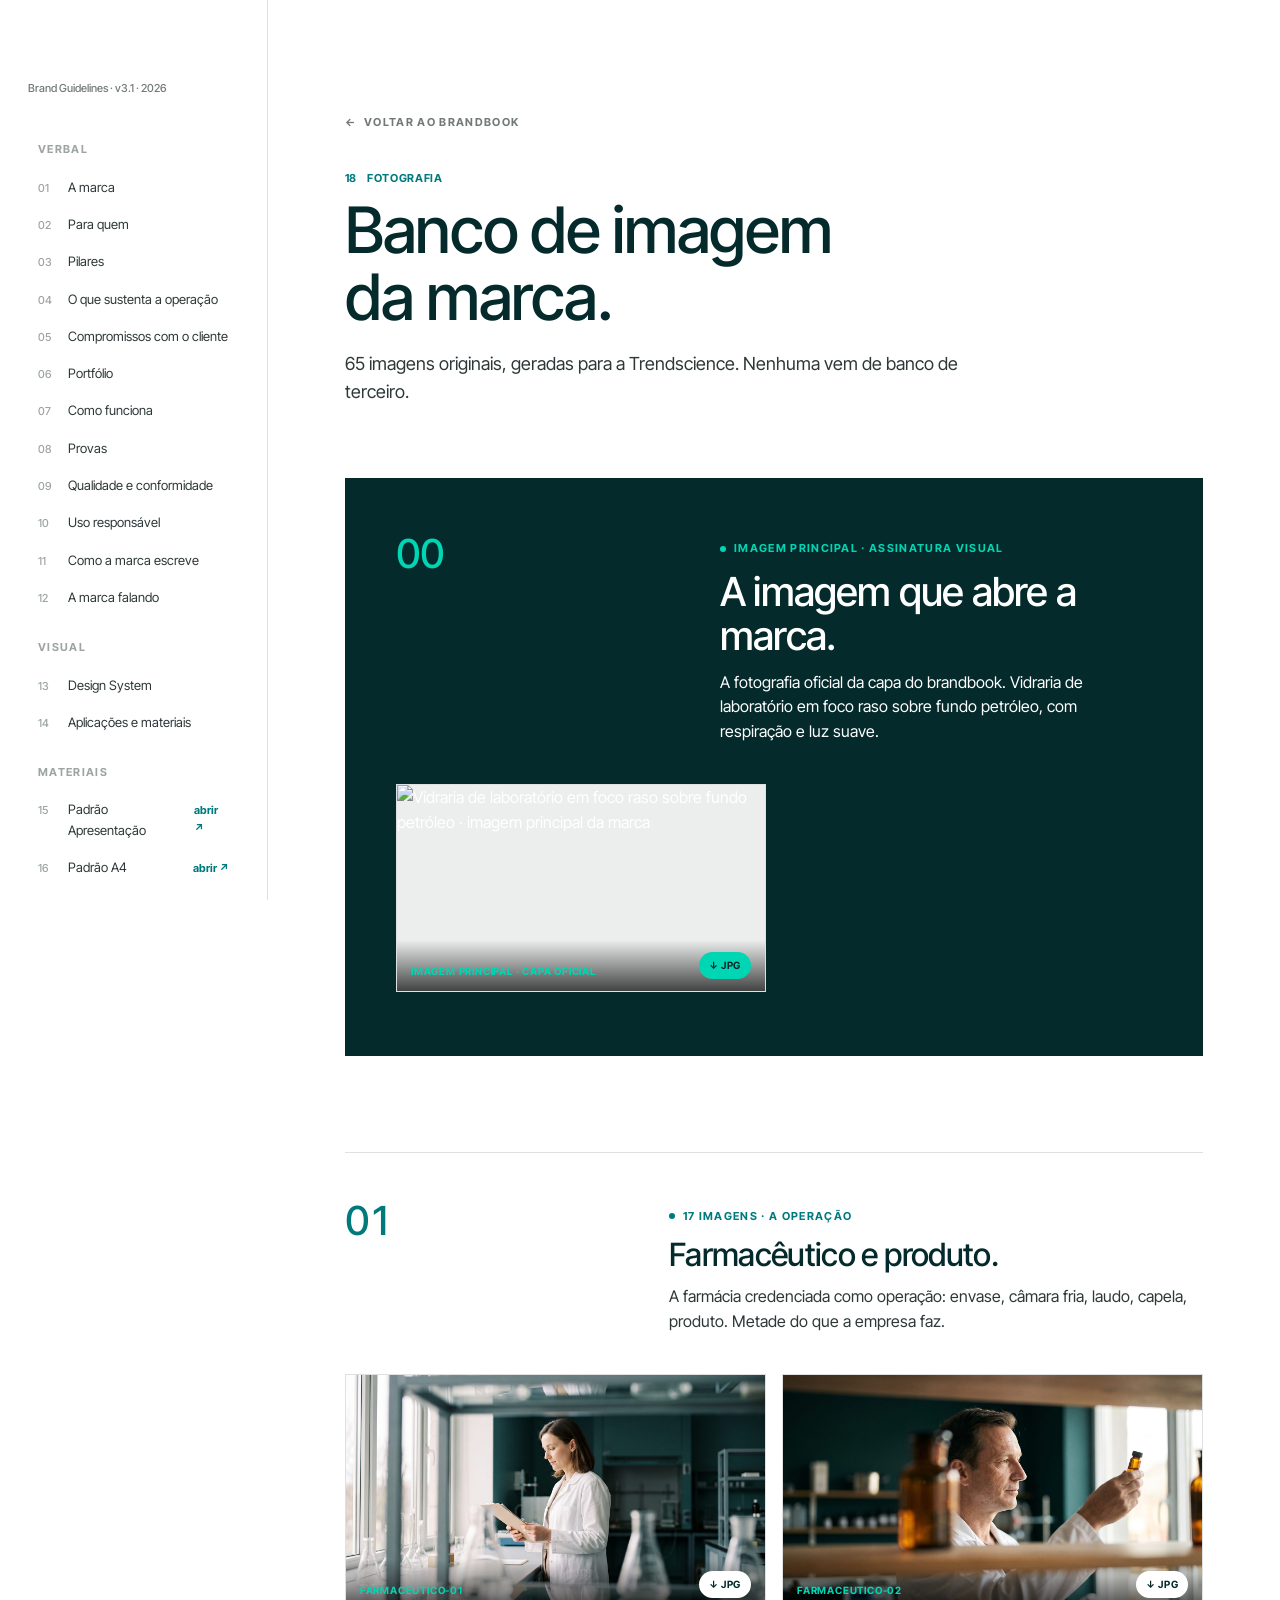
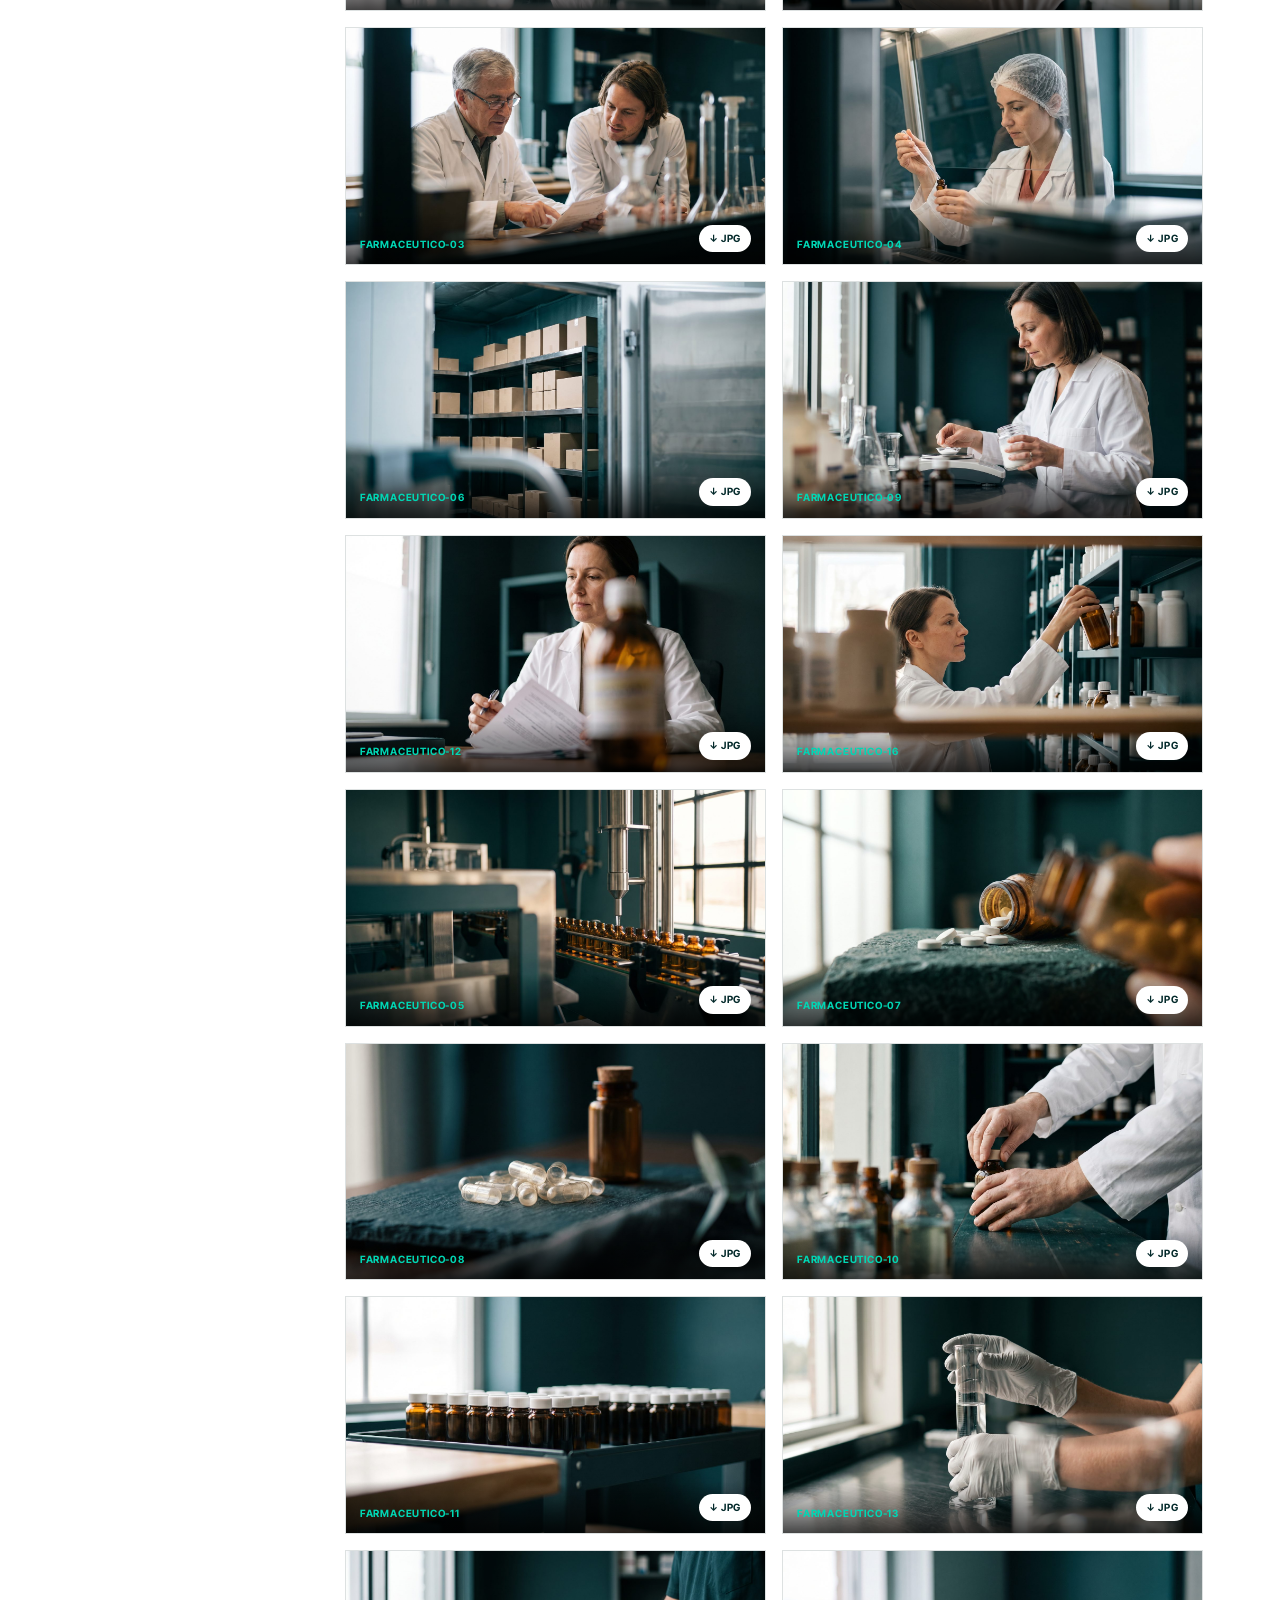
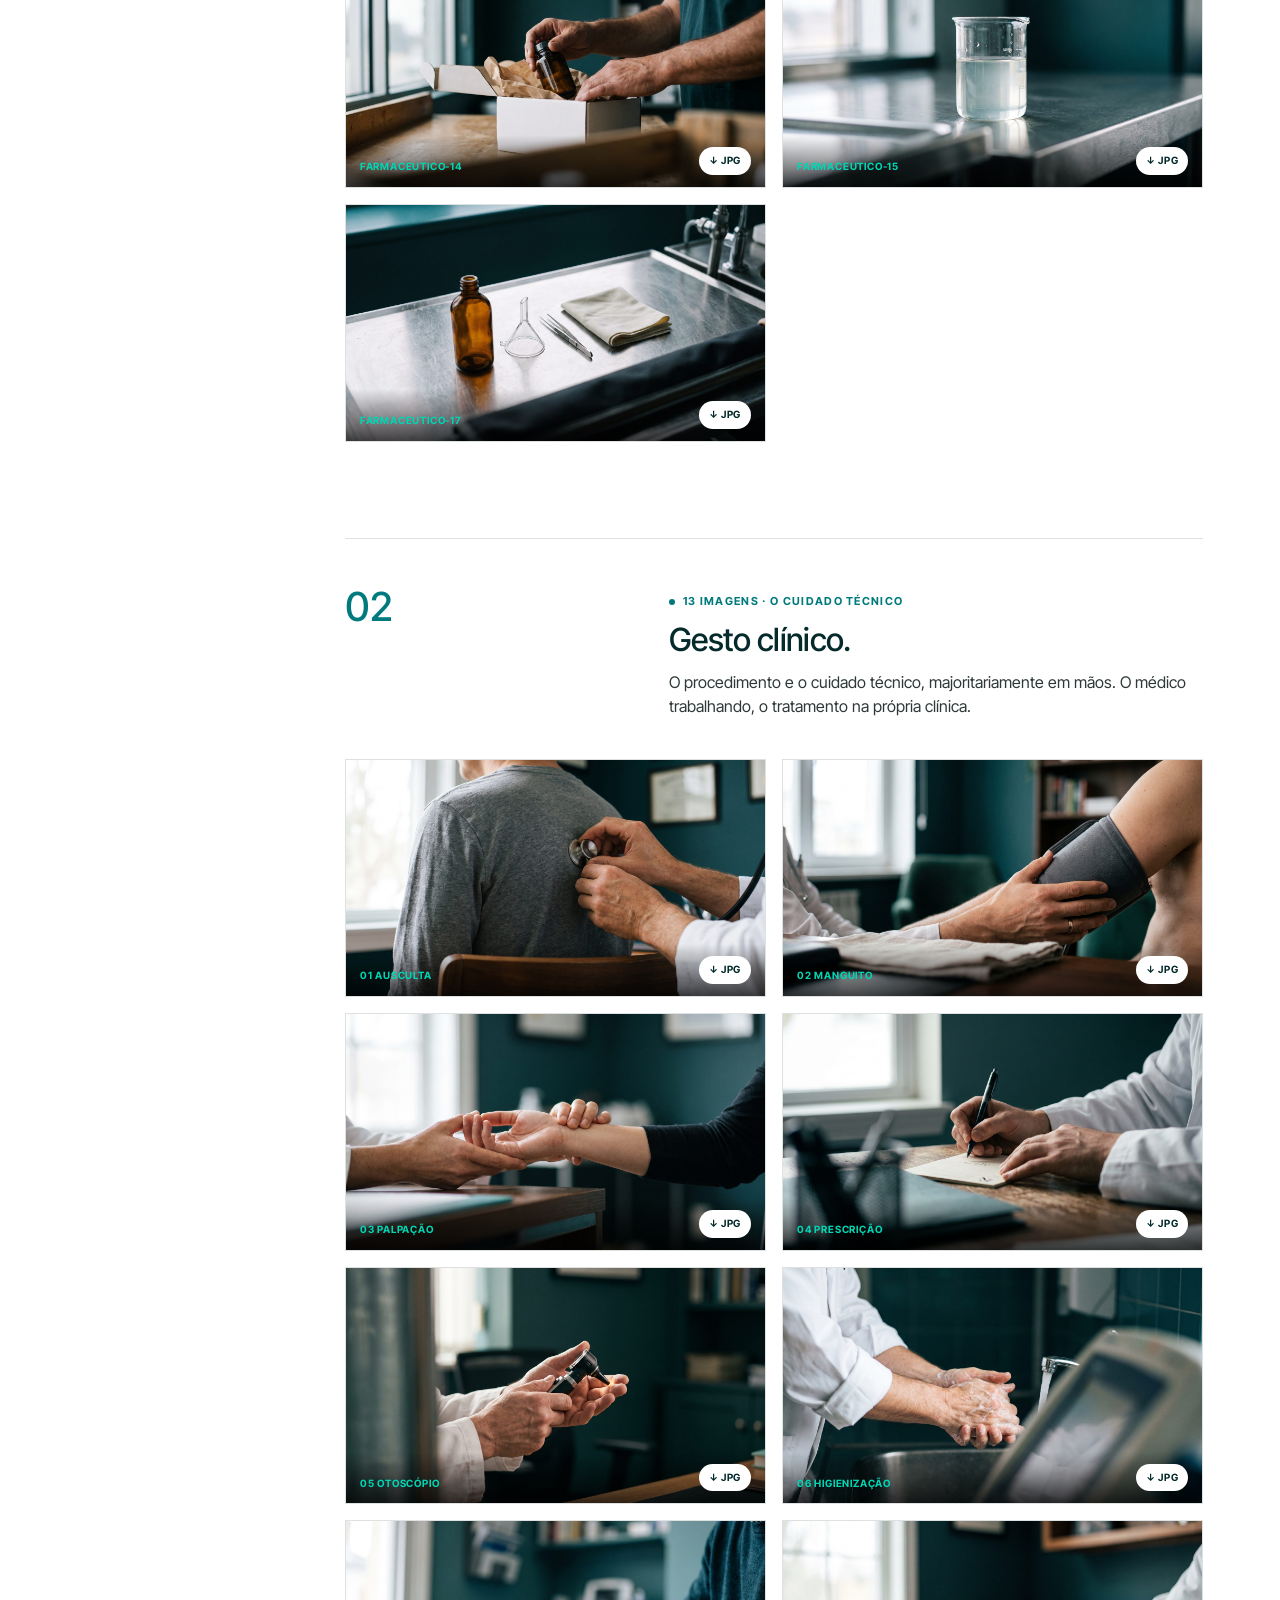
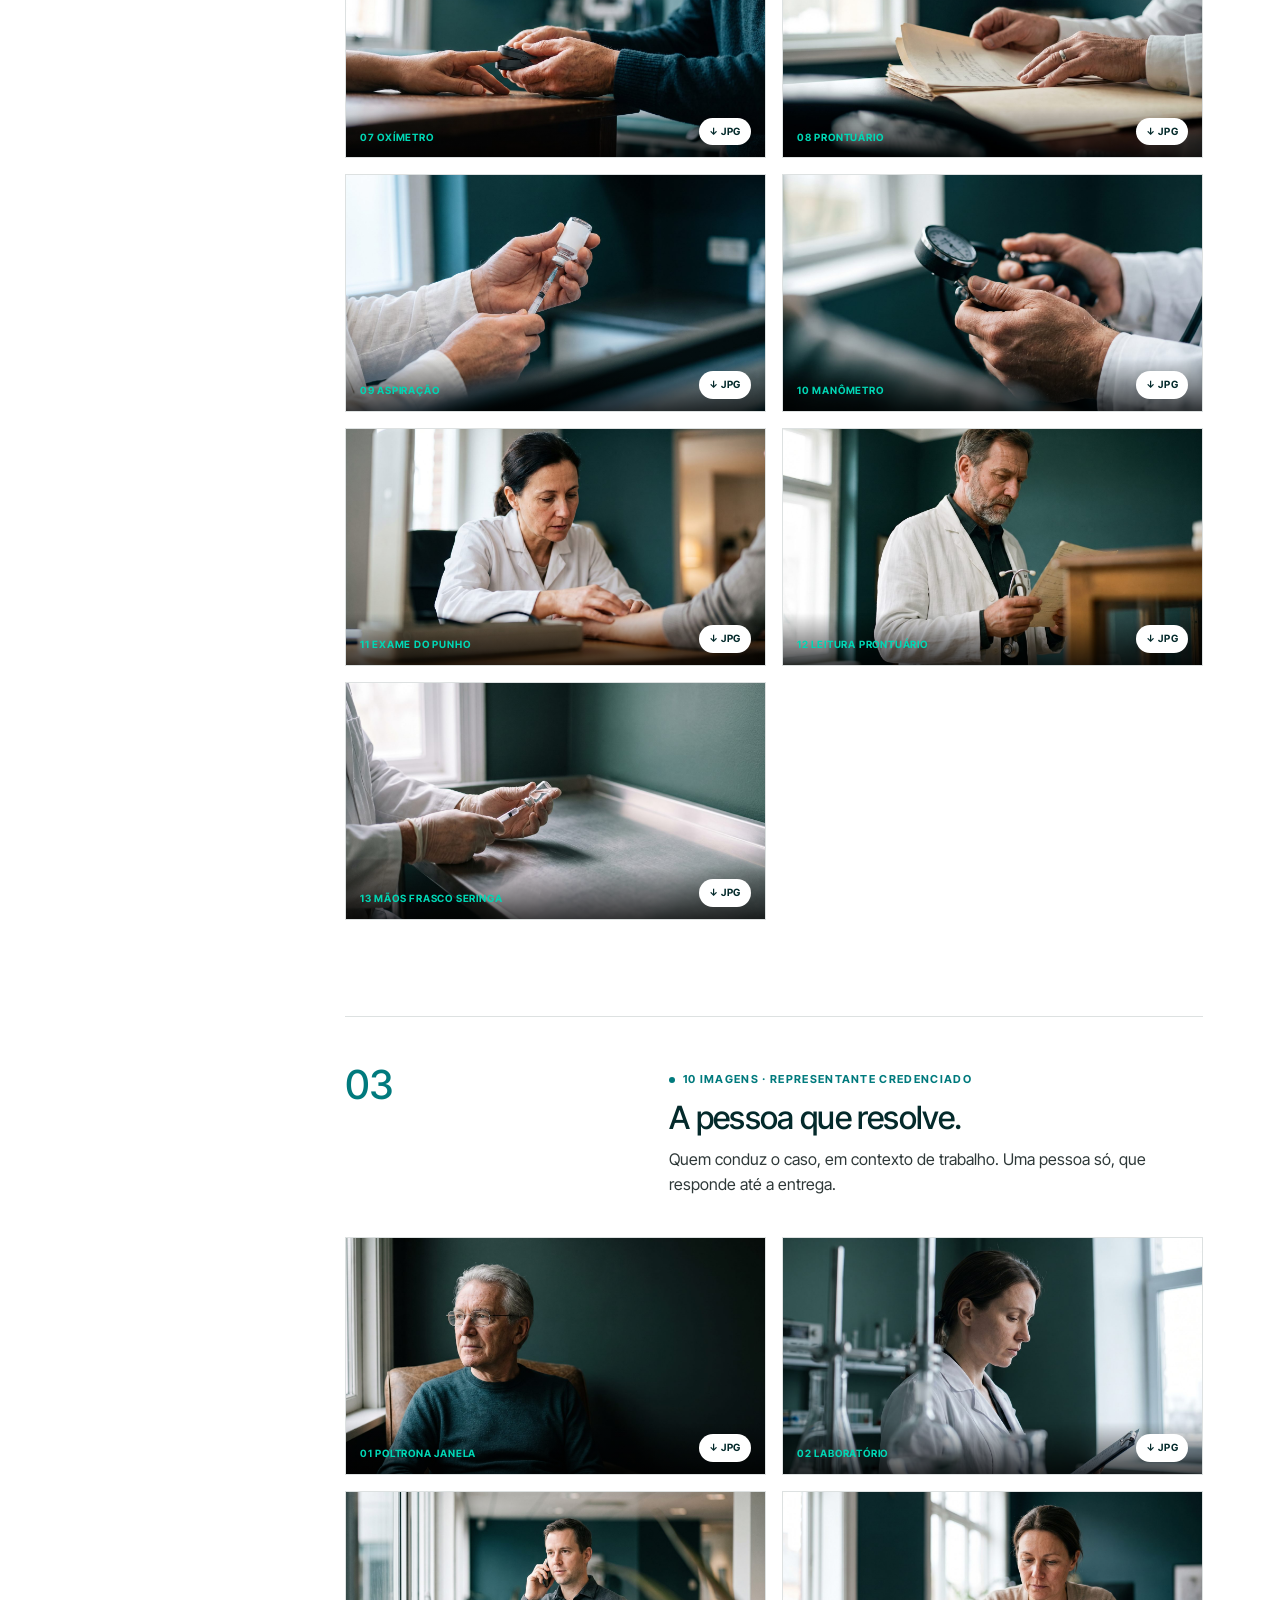
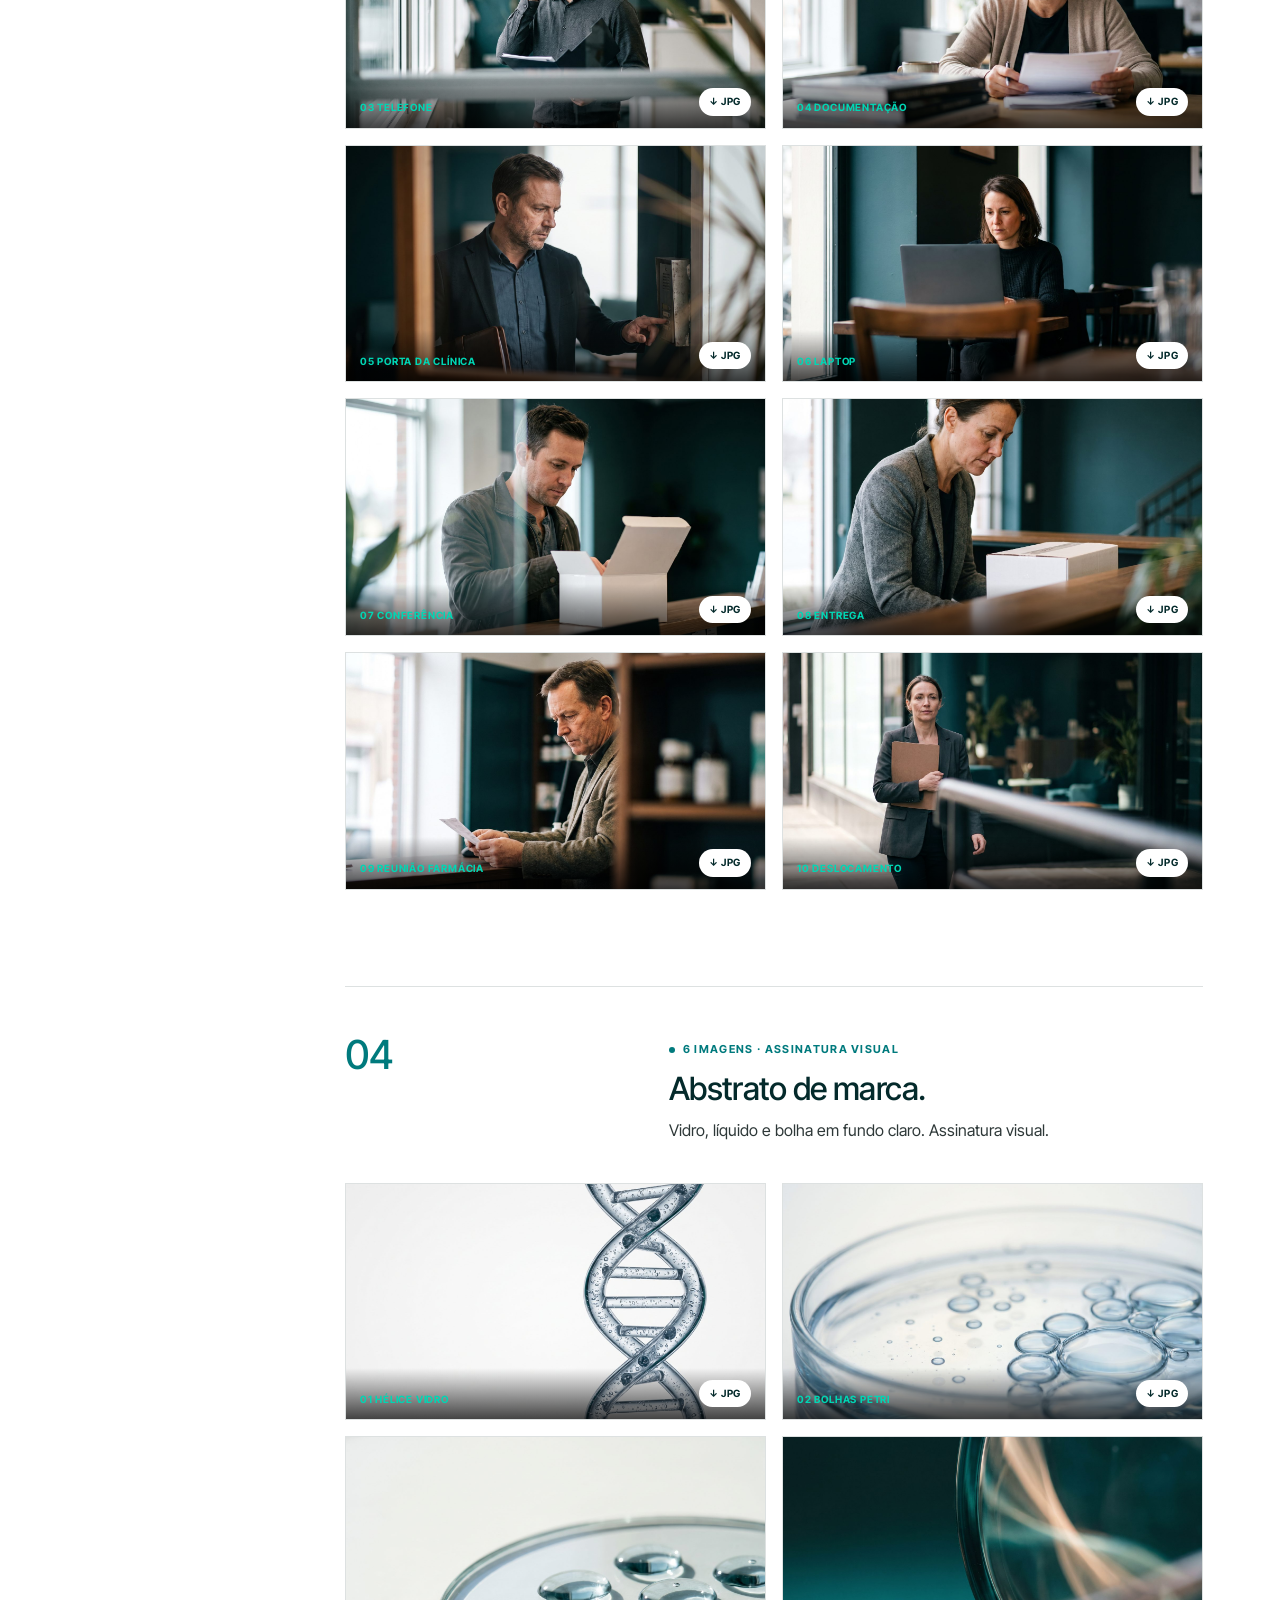
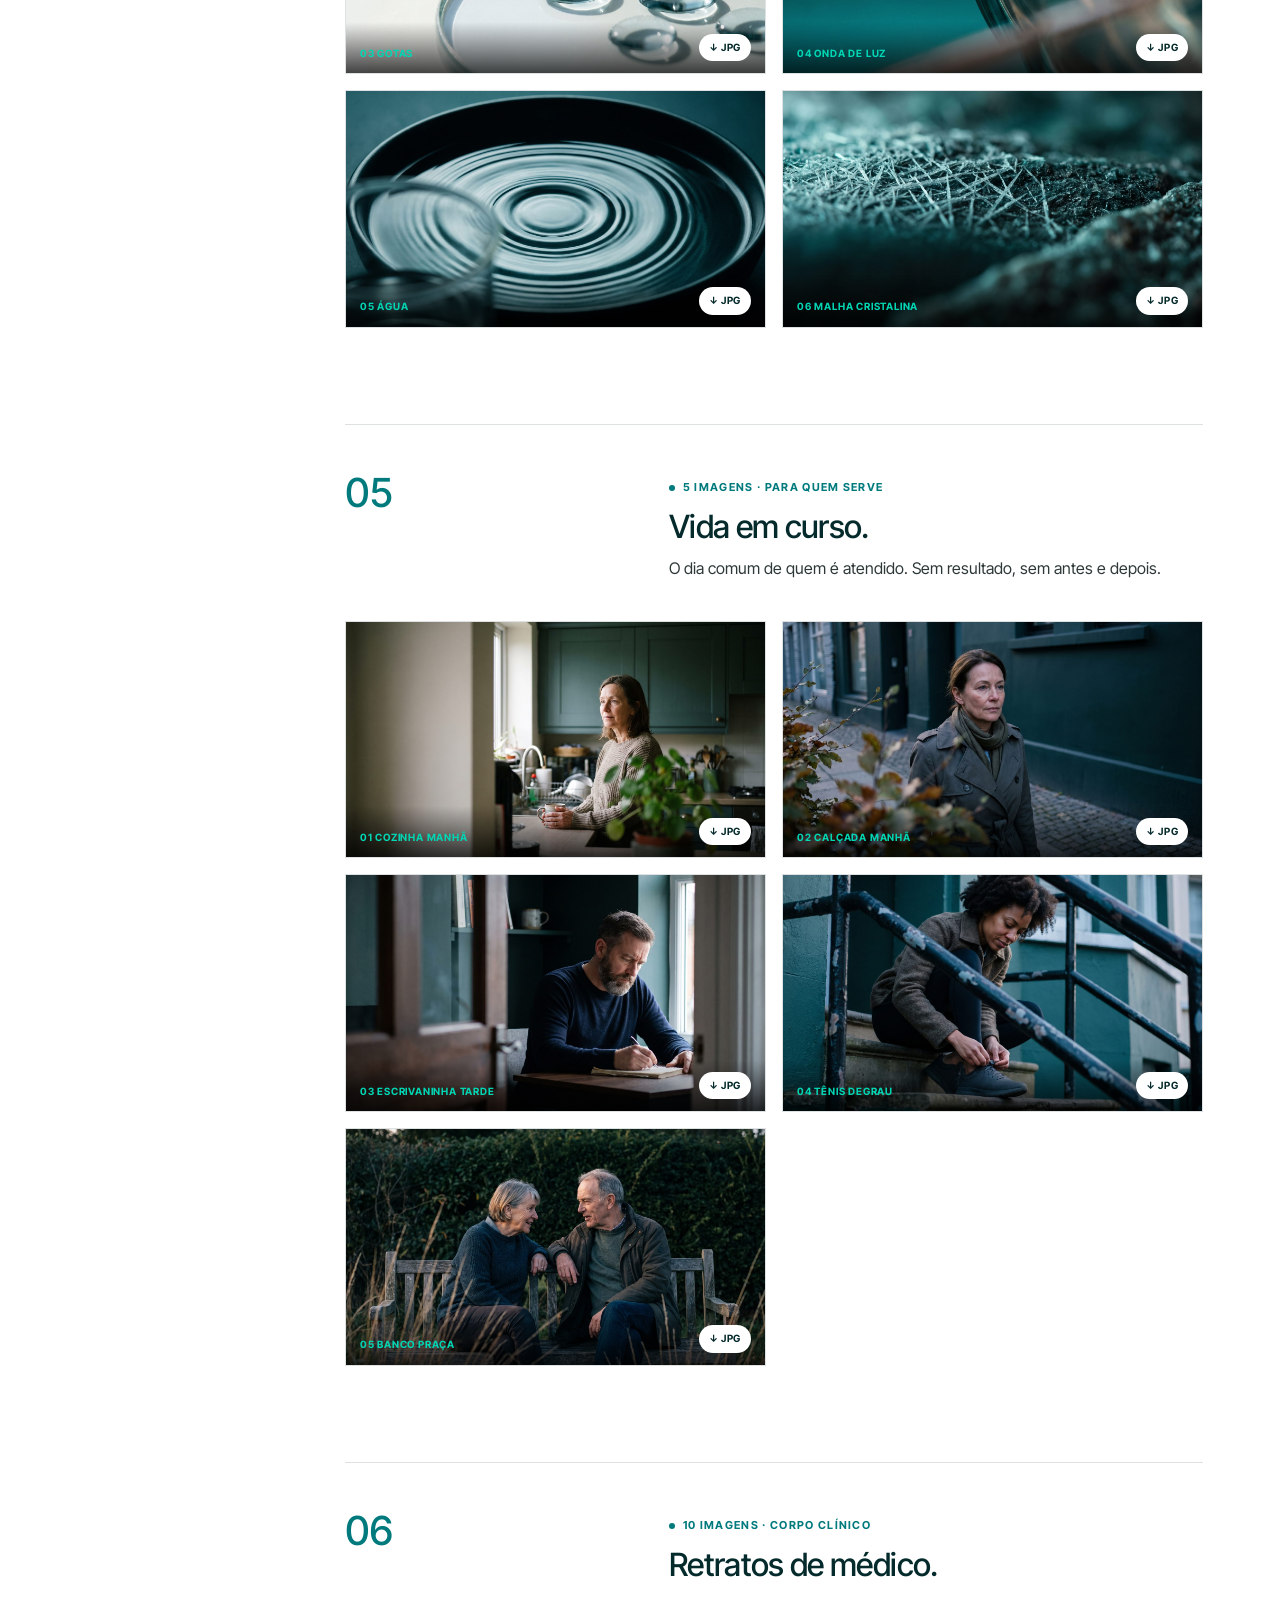
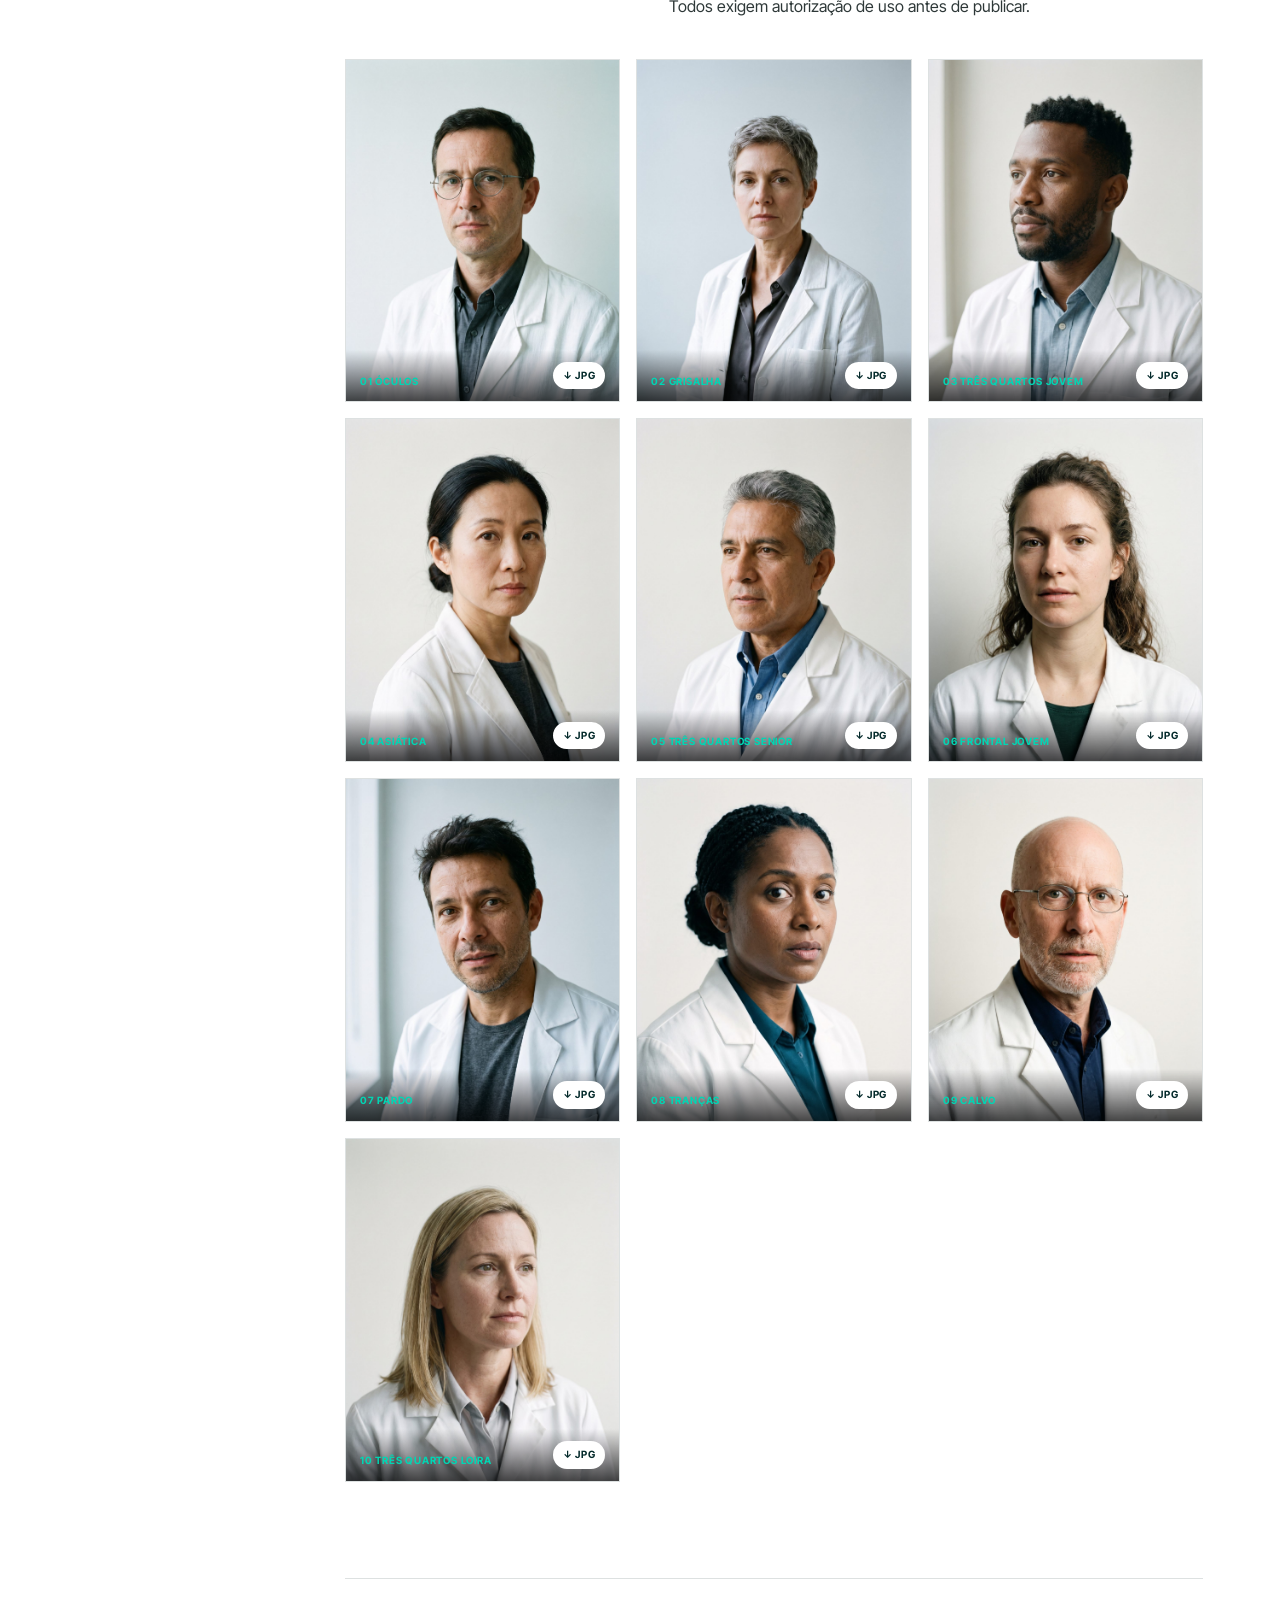
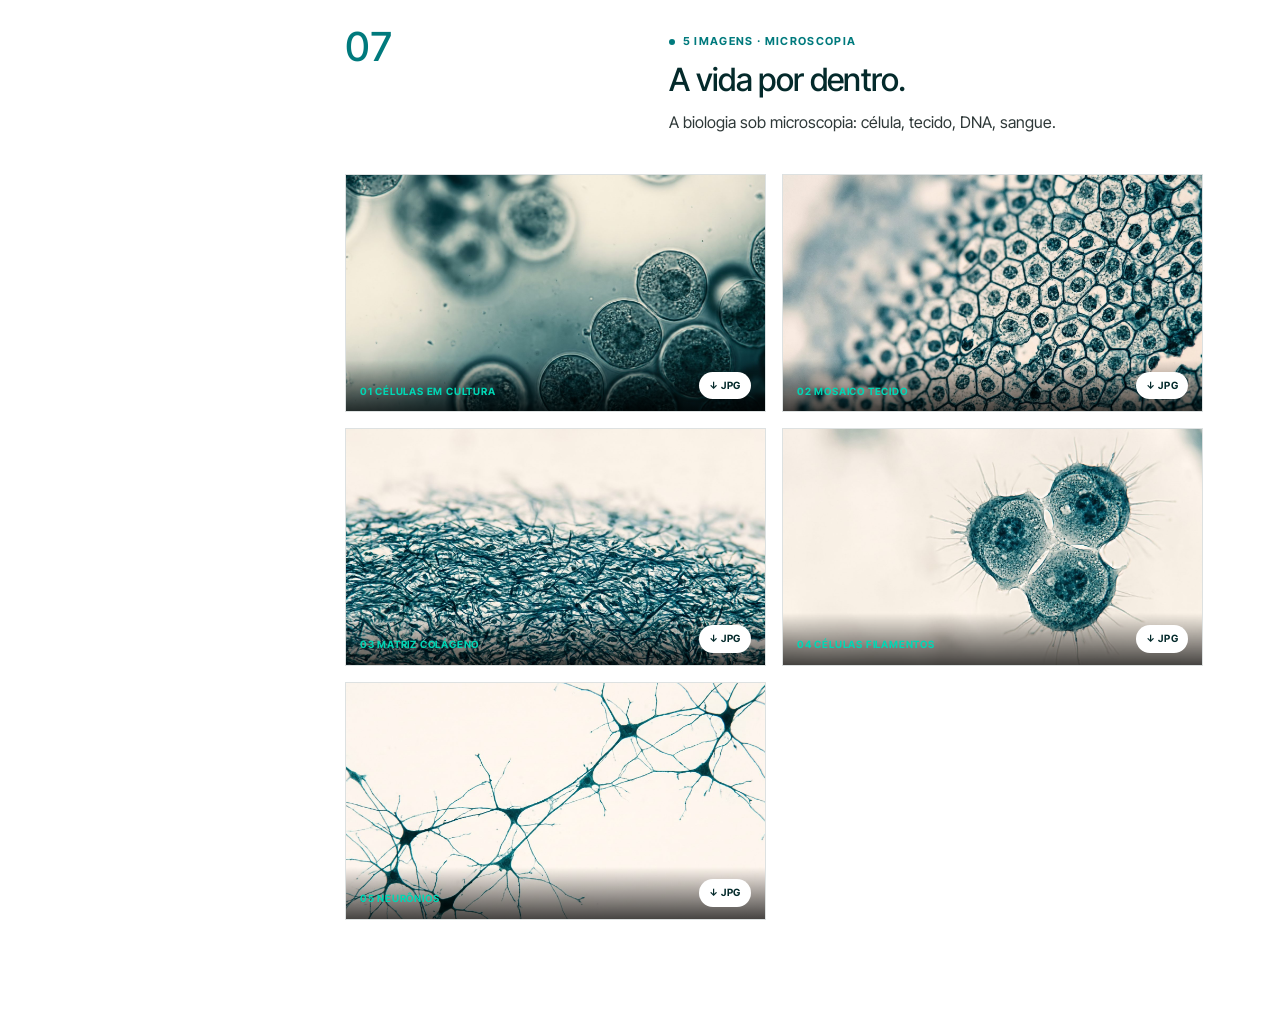
==== commit c47ced18: "Remove especificações visuais do brandbook Mantém as regras verbais e o design em HTML. Retira regra" ====
--- a/Fotografia.html
+++ b/Fotografia.html
@@ -131,8 +131,7 @@
           <h2 class="section-title">Banco de imagem<br>da marca.</h2>
           <p class="section-lead">
             65 imagens originais, geradas para a Trendscience. Nenhuma vem de banco
-            de terceiro. Cada categoria prova uma coisa que a marca precisa provar.
-            Categoria que não prova nada vira decoração e sobra sem uso.
+            de terceiro.
           </p>
         </header>
 
@@ -146,9 +145,6 @@
               <p class="fg-cat-lead" style="color:#FFFFFF">
                 A fotografia oficial da capa do brandbook. Vidraria de laboratório
                 em foco raso sobre fundo petróleo, com respiração e luz suave.
-                Deve aparecer como imagem de abertura em capas, hero de propostas
-                comerciais, primeira tela de material institucional e assinatura
-                em publicações que iniciam uma narrativa. Nunca no meio de deck.
               </p>
             </div>
           </div>
@@ -269,9 +265,7 @@
               <div class="fg-cat-tag"><span class="dot"></span>6 imagens · Assinatura visual</div>
               <h3 class="fg-cat-title">Abstrato de marca.</h3>
               <p class="fg-cat-lead">
-                Fundo, divisória e capa. Vidro, líquido, bolha em fundo claro.
-                Assinatura visual, com uso restrito. Nenhum abstrato ocupa o lugar
-                de uma foto que provaria algo.
+                Vidro, líquido e bolha em fundo claro. Assinatura visual.
               </p>
             </div>
           </div>
@@ -314,8 +308,7 @@
               <div class="fg-cat-tag"><span class="dot"></span>10 imagens · Corpo clínico</div>
               <h3 class="fg-cat-title">Retratos de médico.</h3>
               <p class="fg-cat-lead">
-                4:5, fundo off-white. 7 frontais e 3 três quartos. Todos exigem
-                autorização de uso antes de publicar.
+                Todos exigem autorização de uso antes de publicar.
               </p>
             </div>
           </div>
@@ -341,8 +334,7 @@
               <div class="fg-cat-tag"><span class="dot"></span>5 imagens · Microscopia</div>
               <h3 class="fg-cat-title">A vida por dentro.</h3>
               <p class="fg-cat-lead">
-                A biologia sob microscopia: célula, tecido, DNA, sangue. Fundo claro,
-                aceitam headline escura.
+                A biologia sob microscopia: célula, tecido, DNA, sangue.
               </p>
             </div>
           </div>
